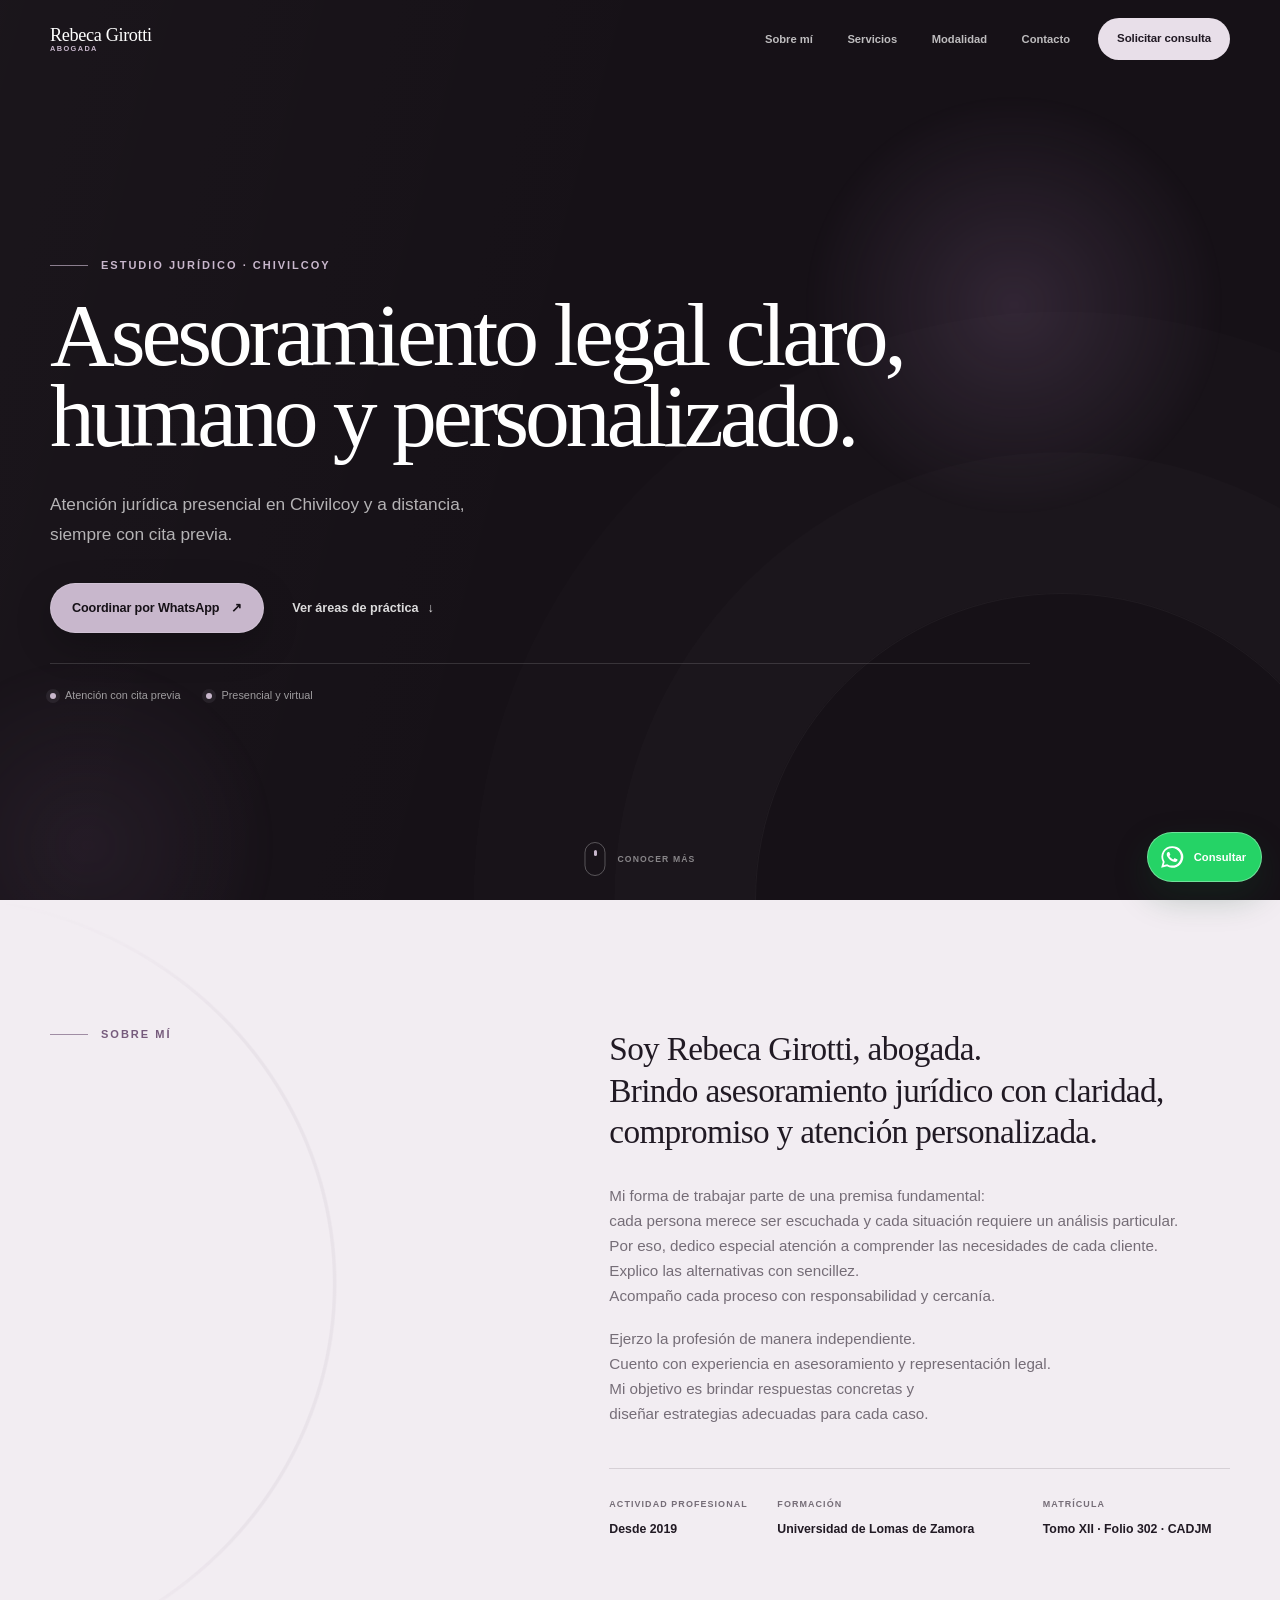
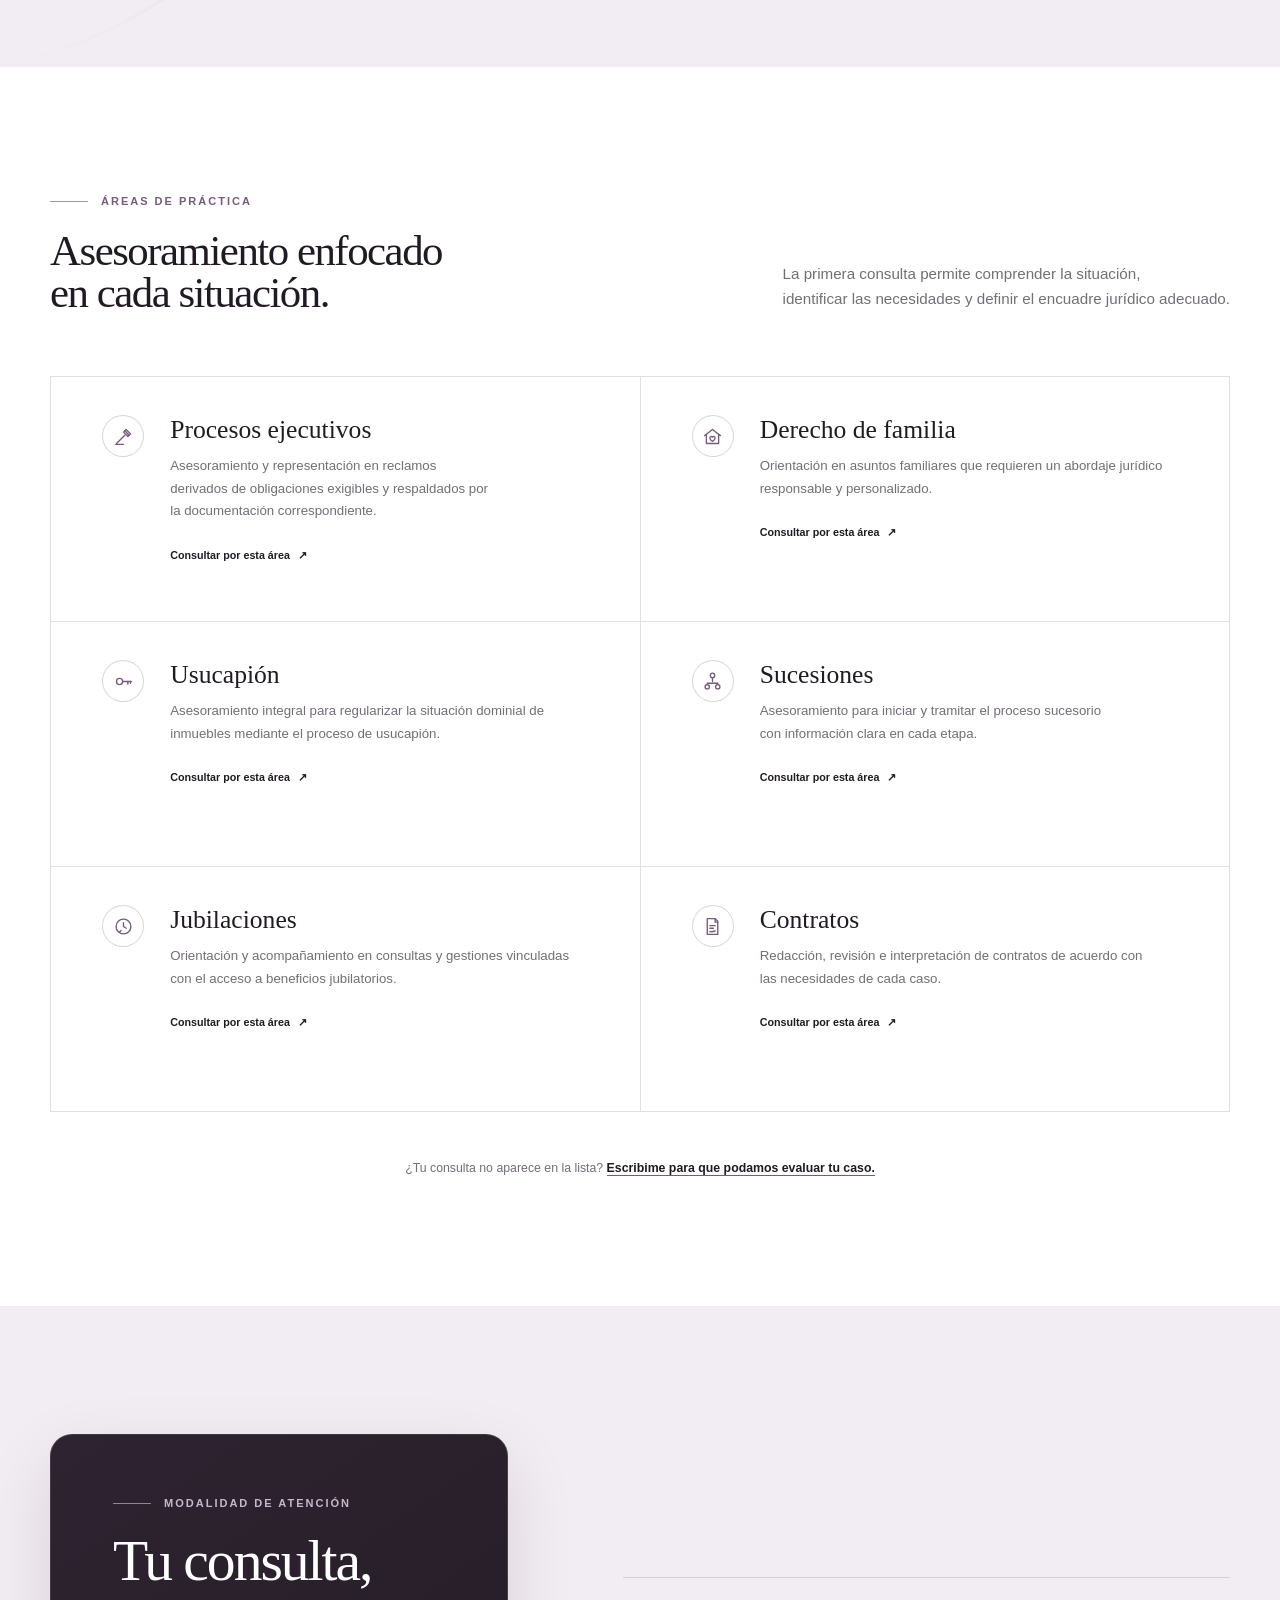
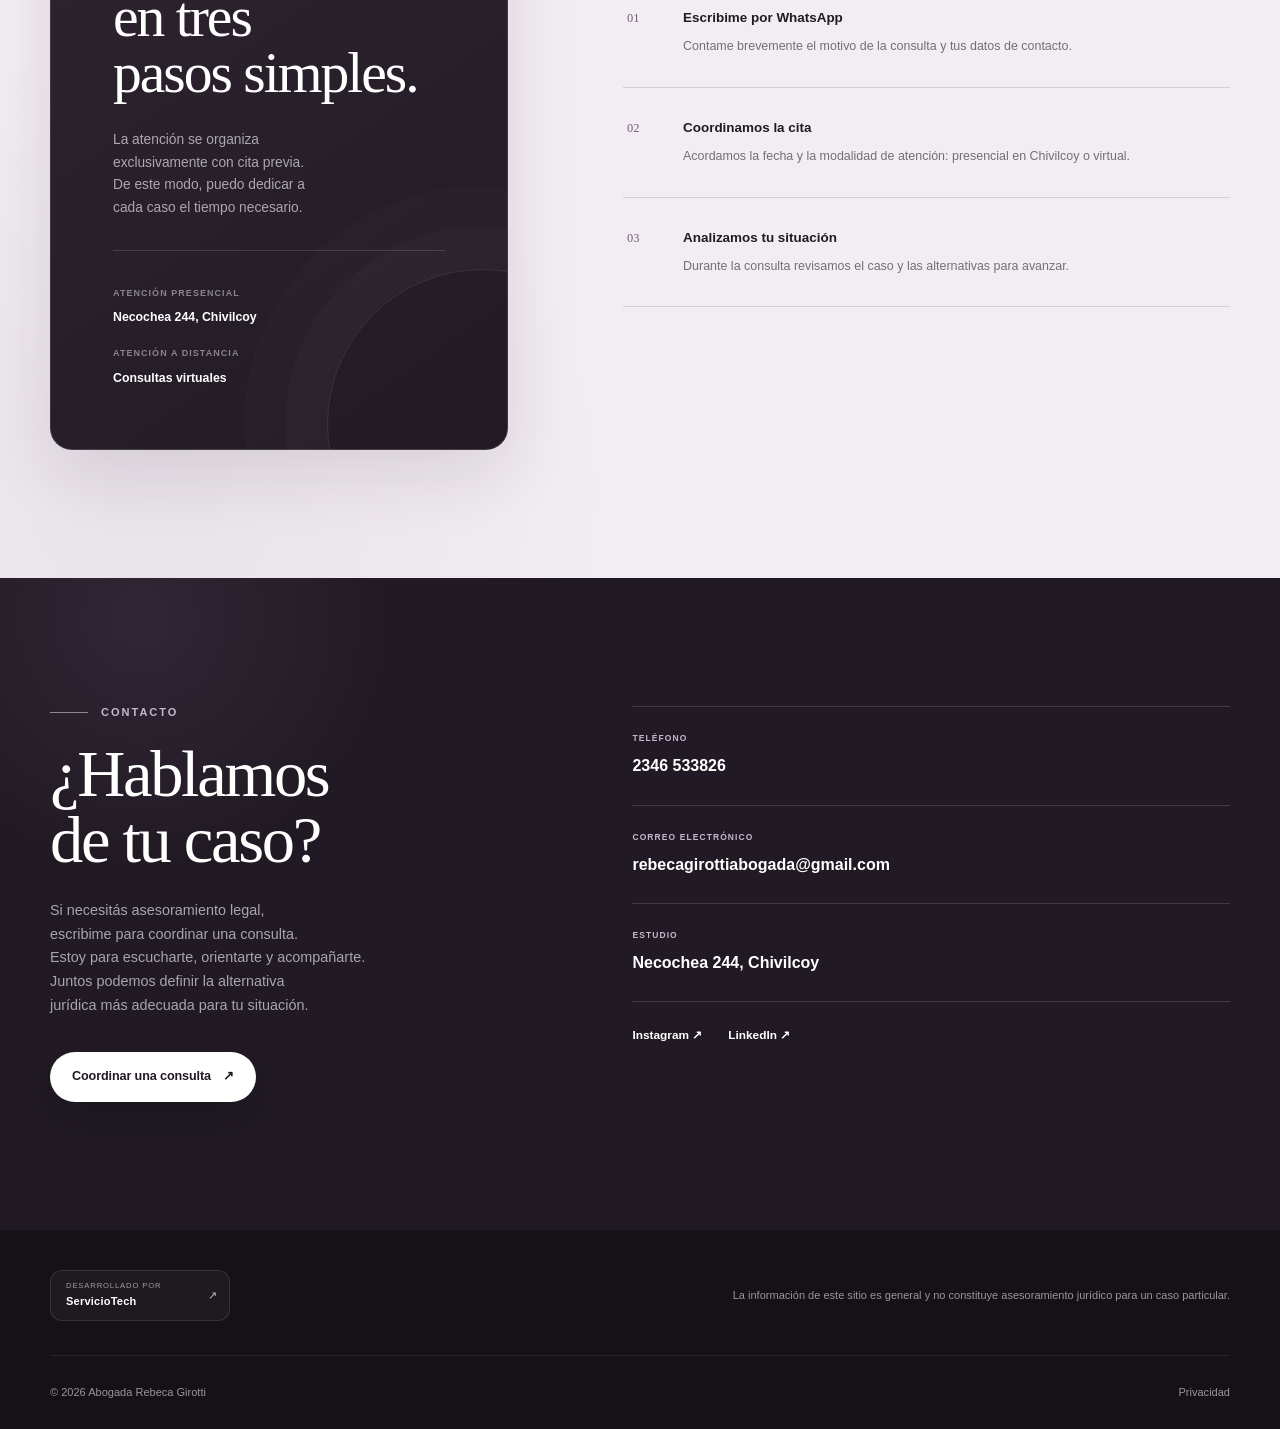
==== index.html @ 04301360 "feat: publicar actualización editorial v1.10.4" ====
<!doctype html>
<html lang="es-AR" class="no-js">
  <head>
    <meta charset="utf-8">
    <meta name="viewport" content="width=device-width, initial-scale=1">
    <title>Abogada en Chivilcoy | Dra. Rebeca Girotti</title>
    <meta name="description" content="Asesoramiento jurídico presencial en Chivilcoy y a distancia. Procesos ejecutivos, derecho de familia, usucapión, sucesiones, jubilaciones y contratos. Atención con cita previa.">
    <meta name="author" content="Dra. Rebeca Girotti">
    <meta name="robots" content="index, follow, max-image-preview:large">
    <meta name="theme-color" content="#211a24">
    <meta name="format-detection" content="telephone=no">
    <link rel="canonical" href="https://www.abogadarebecagirotti.com.ar/">

    <meta property="og:type" content="website">
    <meta property="og:locale" content="es_AR">
    <meta property="og:site_name" content="Estudio Dra. Rebeca Girotti">
    <meta property="og:title" content="Asesoramiento legal claro, humano y personalizado">
    <meta property="og:description" content="Atención jurídica presencial en Chivilcoy y a distancia, siempre con cita previa.">
    <meta property="og:url" content="https://www.abogadarebecagirotti.com.ar/">
    <meta name="twitter:card" content="summary">

    <link rel="icon" href="assets/icons/favicon.ico" sizes="any">
    <link rel="icon" type="image/png" sizes="32x32" href="assets/icons/favicon-32x32.png">
    <link rel="icon" type="image/png" sizes="16x16" href="assets/icons/favicon-16x16.png">
    <link rel="apple-touch-icon" href="assets/icons/apple-touch-icon.png">
    <link rel="mask-icon" href="assets/icons/safari-pinned-tab.svg" color="#765b7c">
    <link rel="manifest" href="site.webmanifest">
    <link rel="stylesheet" href="css/styles.css">
    <script src="js/main.js" defer></script>

    <script type="application/ld+json">
      {
        "@context": "https://schema.org",
        "@type": "LegalService",
        "name": "Estudio Dra. Rebeca Girotti",
        "description": "Asesoramiento jurídico presencial en Chivilcoy y a distancia, siempre con cita previa.",
        "url": "https://www.abogadarebecagirotti.com.ar/",
        "telephone": "+54 2346 533826",
        "email": "rebecagirottiabogada@gmail.com",
        "address": {
          "@type": "PostalAddress",
          "streetAddress": "Necochea 244",
          "addressLocality": "Chivilcoy",
          "addressRegion": "Buenos Aires",
          "addressCountry": "AR"
        },
        "areaServed": ["Chivilcoy", "Argentina"],
        "sameAs": [
          "https://www.instagram.com/abogadarebecagirotti/",
          "https://www.linkedin.com/in/rebeca-girotti-a81581283/"
        ]
      }
    </script>
  </head>
  <body>
    <a class="skip-link" href="#contenido">Saltar al contenido principal</a>

    <header class="site-header" data-header>
      <div class="scroll-progress" data-scroll-progress aria-hidden="true"></div>
      <div class="container header-inner">
        <a class="brand" href="#inicio" aria-label="Estudio Dra. Rebeca Girotti, inicio">
          <span class="brand-name">Rebeca Girotti</span>
          <span class="brand-role">Abogada</span>
        </a>

        <nav class="desktop-nav" aria-label="Navegación principal">
          <a href="#estudio" data-nav-link>Sobre mí</a>
          <a href="#servicios" data-nav-link>Servicios</a>
          <a href="#modalidad" data-nav-link>Modalidad</a>
          <a href="#contacto" data-nav-link>Contacto</a>
        </nav>

        <a class="button button-small button-light header-cta" href="https://wa.me/542346533826?text=Hola%2C%20Dra.%20Rebeca%20Girotti.%20Quisiera%20solicitar%20una%20consulta." target="_blank" rel="noopener noreferrer">
          Solicitar consulta
        </a>

        <button class="menu-toggle" type="button" aria-expanded="false" aria-controls="mobile-menu" aria-label="Abrir menú" data-menu-toggle>
          <span></span>
          <span></span>
        </button>
      </div>

      <div class="mobile-menu" id="mobile-menu" data-mobile-menu aria-hidden="true">
        <nav aria-label="Navegación móvil">
          <a href="#estudio" data-menu-link><span>01</span>Sobre mí</a>
          <a href="#servicios" data-menu-link><span>02</span>Servicios</a>
          <a href="#modalidad" data-menu-link><span>03</span>Modalidad</a>
          <a href="#contacto" data-menu-link><span>04</span>Contacto</a>
        </nav>
        <div class="mobile-menu-contact">
          <p>Atención exclusivamente con cita previa.</p>
          <a class="button button-light" href="https://wa.me/542346533826?text=Hola%2C%20Dra.%20Rebeca%20Girotti.%20Quisiera%20solicitar%20una%20consulta." target="_blank" rel="noopener noreferrer">Coordinar consulta</a>
        </div>
      </div>
    </header>

    <main id="contenido">
      <section class="hero" id="inicio" aria-labelledby="hero-title">
        <div class="hero-glow hero-glow-one" aria-hidden="true"></div>
        <div class="hero-glow hero-glow-two" aria-hidden="true"></div>
        <div class="container hero-grid">
          <div class="hero-copy">
            <p class="eyebrow eyebrow-light hero-entrance">Estudio jurídico · Chivilcoy</p>
            <h1 id="hero-title" class="hero-title hero-entrance"><span class="hero-title-line">Asesoramiento legal</span> <span class="hero-title-line">claro, humano</span> <span class="hero-title-line">y personalizado.</span></h1>
            <p class="hero-intro hero-entrance"><span class="editorial-line">Atención jurídica presencial en Chivilcoy y a distancia,</span> <span class="editorial-line">siempre con cita previa.</span></p>

            <div class="hero-actions hero-entrance">
              <a class="button button-primary" href="https://wa.me/542346533826?text=Hola%2C%20Dra.%20Rebeca%20Girotti.%20Quisiera%20solicitar%20una%20consulta." target="_blank" rel="noopener noreferrer">
                Coordinar por WhatsApp
                <span aria-hidden="true">↗</span>
              </a>
              <a class="text-link text-link-light" href="#servicios">Ver áreas de práctica <span aria-hidden="true">↓</span></a>
            </div>

            <div class="hero-meta hero-entrance" aria-label="Modalidades de atención">
              <span><i aria-hidden="true"></i> Atención con cita previa</span>
              <span><i aria-hidden="true"></i> Presencial y virtual</span>
            </div>
          </div>

        </div>

        <a class="hero-scroll" href="#estudio" aria-label="Conocer más sobre Rebeca Girotti">
          <span aria-hidden="true"></span>
          Conocer más
        </a>
      </section>

      <section class="section about" id="estudio" aria-labelledby="about-label" data-section>
        <div class="container split-layout">
          <div class="section-heading" data-reveal>
            <p class="eyebrow" id="about-label">Sobre mí</p>
          </div>

          <div class="about-content" data-reveal data-delay="1">
            <p class="lead"><span class="editorial-line">Soy Rebeca Girotti, abogada.</span> <span class="editorial-line">Brindo asesoramiento jurídico con claridad, compromiso y atención personalizada.</span></p>
            <p><span class="editorial-line">Mi forma de trabajar parte de una premisa fundamental:</span> <span class="editorial-line">cada persona merece ser escuchada y cada situación requiere un análisis particular.</span> <span class="editorial-line">Por eso, dedico especial atención a comprender las necesidades de cada cliente.</span> <span class="editorial-line">Explico las alternativas con sencillez.</span> <span class="editorial-line">Acompaño cada proceso con responsabilidad y cercanía.</span></p>
            <p><span class="editorial-line">Ejerzo la profesión de manera independiente.</span> <span class="editorial-line">Cuento con experiencia en asesoramiento y representación legal.</span> <span class="editorial-line">Mi objetivo es brindar respuestas concretas y diseñar estrategias adecuadas para cada caso.</span></p>

            <dl class="credentials">
              <div>
                <dt>Actividad profesional</dt>
                <dd>Desde 2019</dd>
              </div>
              <div>
                <dt>Formación</dt>
                <dd>Universidad de Lomas de Zamora</dd>
              </div>
              <div>
                <dt>Matrícula</dt>
                <dd>Tomo XII · Folio 302 · CADJM</dd>
              </div>
            </dl>
          </div>
        </div>
      </section>

      <section class="section services" id="servicios" aria-labelledby="services-title" data-section>
        <div class="container">
          <div class="services-intro">
            <div class="section-heading" data-reveal>
              <p class="eyebrow">Áreas de práctica</p>
              <h2 id="services-title"><span class="practice-title-line">Asesoramiento enfocado</span> <span class="practice-title-line">en cada situación.</span></h2>
            </div>
            <p data-reveal data-delay="1"><span class="editorial-line">La primera consulta permite comprender la situación,</span> <span class="editorial-line">identificar las necesidades y definir el encuadre jurídico adecuado.</span></p>
          </div>

          <div class="services-grid">
            <article class="service-card" data-reveal>
              <span class="service-icon" aria-hidden="true">
                <svg viewBox="0 0 24 24" focusable="false">
                  <path d="m13.5 5.5 5 5"></path>
                  <path d="m12 7 3-3 5 5-3 3z"></path>
                  <path d="m4 20 9.5-9.5"></path>
                  <path d="M3 21h9"></path>
                </svg>
              </span>
              <div>
                <h3>Procesos ejecutivos</h3>
                <p>Asesoramiento y representación en reclamos derivados de obligaciones exigibles y respaldados por la&nbsp;documentación correspondiente.</p>
                <a href="https://wa.me/542346533826?text=Hola%2C%20Dra.%20Rebeca%20Girotti.%20Quisiera%20consultar%20por%20un%20proceso%20ejecutivo." target="_blank" rel="noopener noreferrer">Consultar por esta área <span aria-hidden="true">↗</span></a>
              </div>
            </article>

            <article class="service-card" data-reveal data-delay="1">
              <span class="service-icon" aria-hidden="true">
                <svg viewBox="0 0 24 24" focusable="false">
                  <path d="m3 11 9-7 9 7"></path>
                  <path d="M5 10v10h14V10"></path>
                  <path d="M12 17.5s-3-1.7-3-3.8a1.7 1.7 0 0 1 3-1.1 1.7 1.7 0 0 1 3 1.1c0 2.1-3 3.8-3 3.8Z"></path>
                </svg>
              </span>
              <div>
                <h3>Derecho de familia</h3>
                <p>Orientación en asuntos familiares que requieren un abordaje jurídico responsable y personalizado.</p>
                <a href="https://wa.me/542346533826?text=Hola%2C%20Dra.%20Rebeca%20Girotti.%20Quisiera%20consultar%20por%20derecho%20de%20familia." target="_blank" rel="noopener noreferrer">Consultar por esta área <span aria-hidden="true">↗</span></a>
              </div>
            </article>

            <article class="service-card" data-reveal>
              <span class="service-icon" aria-hidden="true">
                <svg viewBox="0 0 24 24" focusable="false">
                  <circle cx="7.5" cy="12" r="3.5"></circle>
                  <path d="M11 12h10"></path>
                  <path d="M17 12v3"></path>
                  <path d="M20 12v2"></path>
                </svg>
              </span>
              <div>
                <h3>Usucapión</h3>
                <p>Asesoramiento integral para regularizar la situación dominial de inmuebles mediante el&nbsp;proceso de usucapión.</p>
                <a href="https://wa.me/542346533826?text=Hola%2C%20Dra.%20Rebeca%20Girotti.%20Quisiera%20consultar%20por%20una%20usucapi%C3%B3n." target="_blank" rel="noopener noreferrer">Consultar por esta área <span aria-hidden="true">↗</span></a>
              </div>
            </article>

            <article class="service-card" data-reveal data-delay="1">
              <span class="service-icon" aria-hidden="true">
                <svg viewBox="0 0 24 24" focusable="false">
                  <circle cx="12" cy="5" r="2.5"></circle>
                  <circle cx="6" cy="18" r="2.5"></circle>
                  <circle cx="18" cy="18" r="2.5"></circle>
                  <path d="M12 7.5V12M6 15.5V14h12v1.5"></path>
                </svg>
              </span>
              <div>
                <h3>Sucesiones</h3>
                <p>Asesoramiento para iniciar y tramitar el proceso sucesorio con&nbsp;información clara en cada etapa.</p>
                <a href="https://wa.me/542346533826?text=Hola%2C%20Dra.%20Rebeca%20Girotti.%20Quisiera%20consultar%20por%20una%20sucesi%C3%B3n." target="_blank" rel="noopener noreferrer">Consultar por esta área <span aria-hidden="true">↗</span></a>
              </div>
            </article>

            <article class="service-card" data-reveal>
              <span class="service-icon" aria-hidden="true">
                <svg viewBox="0 0 24 24" focusable="false">
                  <circle cx="12" cy="12" r="8.5"></circle>
                  <path d="M12 7.5V12l3.2 2"></path>
                  <path d="m7.5 18.2 1.7-1.7"></path>
                </svg>
              </span>
              <div>
                <h3>Jubilaciones</h3>
                <p>Orientación y acompañamiento en consultas y gestiones vinculadas con el acceso a beneficios jubilatorios.</p>
                <a href="https://wa.me/542346533826?text=Hola%2C%20Dra.%20Rebeca%20Girotti.%20Quisiera%20consultar%20por%20una%20jubilaci%C3%B3n." target="_blank" rel="noopener noreferrer">Consultar por esta área <span aria-hidden="true">↗</span></a>
              </div>
            </article>

            <article class="service-card" data-reveal data-delay="1">
              <span class="service-icon" aria-hidden="true">
                <svg viewBox="0 0 24 24" focusable="false">
                  <path d="M6 3h9l3 3v15H6z"></path>
                  <path d="M15 3v4h3M9 11h6M9 14h4"></path>
                  <path d="M9 18c1.1-1.6 2.1 1.2 3.2-.3.7-1 1.4.5 2.8-.7"></path>
                </svg>
              </span>
              <div>
                <h3>Contratos</h3>
                <p>Redacción, revisión e interpretación de contratos de acuerdo con las&nbsp;necesidades de cada caso.</p>
                <a href="https://wa.me/542346533826?text=Hola%2C%20Dra.%20Rebeca%20Girotti.%20Quisiera%20consultar%20por%20un%20contrato." target="_blank" rel="noopener noreferrer">Consultar por esta área <span aria-hidden="true">↗</span></a>
              </div>
            </article>
          </div>

          <p class="services-note" data-reveal>¿Tu consulta no aparece en la lista? <a href="https://wa.me/542346533826?text=Hola%2C%20Dra.%20Rebeca%20Girotti.%20Quisiera%20consultar%20si%20puede%20evaluar%20mi%20caso." target="_blank" rel="noopener noreferrer">Escribime para que podamos evaluar tu caso.</a></p>
        </div>
      </section>

      <section class="section process" id="modalidad" aria-labelledby="process-title" data-section>
        <div class="container process-grid">
          <div class="process-card" data-reveal>
            <div class="process-card-content">
              <p class="eyebrow eyebrow-light">Modalidad de atención</p>
              <h2 id="process-title"><span class="process-title-line">Tu consulta,</span> <span class="process-title-line">en tres pasos simples.</span></h2>
              <p><span class="editorial-line">La atención se organiza exclusivamente con cita previa.</span> <span class="editorial-line">De este modo, puedo dedicar a cada caso el tiempo necesario.</span></p>
              <dl>
                <div>
                  <dt>Atención presencial</dt>
                  <dd>Necochea 244, Chivilcoy</dd>
                </div>
                <div>
                  <dt>Atención a distancia</dt>
                  <dd>Consultas virtuales</dd>
                </div>
              </dl>
            </div>
            <div class="process-rings" aria-hidden="true"></div>
          </div>

          <ol class="steps" data-reveal data-delay="1">
            <li>
              <span>01</span>
              <div>
                <h3>Escribime por WhatsApp</h3>
                <p>Contame brevemente el motivo de la consulta y tus datos de contacto.</p>
              </div>
            </li>
            <li>
              <span>02</span>
              <div>
                <h3>Coordinamos la cita</h3>
                <p>Acordamos la fecha y la modalidad de atención: presencial en Chivilcoy o virtual.</p>
              </div>
            </li>
            <li>
              <span>03</span>
              <div>
                <h3>Analizamos tu situación</h3>
                <p>Durante la consulta revisamos el caso y las alternativas para avanzar.</p>
              </div>
            </li>
          </ol>
        </div>
      </section>

      <section class="section contact" id="contacto" aria-labelledby="contact-title" data-section>
        <div class="contact-glow" aria-hidden="true"></div>
        <div class="container contact-grid">
          <div data-reveal>
            <p class="eyebrow eyebrow-light">Contacto</p>
            <h2 id="contact-title">¿Hablamos de tu caso?</h2>
            <p><span class="editorial-line">Si necesitás asesoramiento legal,</span> <span class="editorial-line">escribime para coordinar una consulta.</span> <span class="editorial-line">Estoy para escucharte, orientarte y acompañarte.</span> <span class="editorial-line">Juntos podemos definir la alternativa jurídica más adecuada para tu situación.</span></p>
            <a class="button button-white" href="https://wa.me/542346533826?text=Hola%2C%20Dra.%20Rebeca%20Girotti.%20Quisiera%20solicitar%20una%20consulta." target="_blank" rel="noopener noreferrer">Coordinar una consulta <span aria-hidden="true">↗</span></a>
          </div>

          <address class="contact-list" data-reveal data-delay="1">
            <div>
              <span>Teléfono</span>
              <a href="tel:+542346533826">2346 533826</a>
            </div>
            <div>
              <span>Correo electrónico</span>
              <a href="mailto:rebecagirottiabogada@gmail.com">rebecagirottiabogada@gmail.com</a>
            </div>
            <div>
              <span>Estudio</span>
              <p>Necochea 244, Chivilcoy</p>
            </div>
            <div class="social-links">
              <a href="https://www.instagram.com/abogadarebecagirotti/" target="_blank" rel="noopener noreferrer">Instagram <span aria-hidden="true">↗</span></a>
              <a href="https://www.linkedin.com/in/rebeca-girotti-a81581283/" target="_blank" rel="noopener noreferrer">LinkedIn <span aria-hidden="true">↗</span></a>
            </div>
          </address>
        </div>
      </section>
    </main>

    <footer class="site-footer">
      <div class="container footer-main">
        <a class="servicetech-credit" href="https://tomasgenaro.github.io/ServicioTechWeb/" target="_blank" rel="noopener noreferrer">
          <span>Desarrollado por</span>
          <strong>ServicioTech</strong>
          <i aria-hidden="true">↗</i>
        </a>
        <p class="footer-disclaimer">La información de este sitio es general y no constituye asesoramiento jurídico para un caso particular.</p>
      </div>
      <div class="container footer-bottom">
        <p>© <span data-current-year>2026</span> Abogada Rebeca Girotti</p>
        <a class="footer-privacy" href="privacidad.html">Privacidad</a>
      </div>
    </footer>

    <a class="whatsapp-float" href="https://wa.me/542346533826?text=Hola%2C%20Dra.%20Rebeca%20Girotti.%20Quisiera%20solicitar%20una%20consulta." target="_blank" rel="noopener noreferrer" aria-label="Solicitar una consulta por WhatsApp">
      <svg viewBox="0 0 24 24" aria-hidden="true"><path d="M12.04 2a9.84 9.84 0 0 0-8.55 14.72L2 22l5.4-1.42A9.98 9.98 0 1 0 12.04 2Zm0 17.96a8.07 8.07 0 0 1-4.12-1.13l-.3-.18-3.2.84.85-3.12-.2-.32a8.13 8.13 0 1 1 6.97 3.91Zm4.46-6.1c-.24-.12-1.44-.71-1.66-.79-.22-.08-.38-.12-.54.12-.16.25-.63.8-.77.96-.14.17-.28.19-.52.07-.24-.12-1.03-.38-1.96-1.22a7.38 7.38 0 0 1-1.35-1.68c-.14-.25-.01-.38.11-.5.11-.11.24-.29.36-.43.12-.14.16-.24.24-.41.08-.16.04-.3-.02-.43-.06-.12-.54-1.3-.74-1.78-.2-.47-.4-.4-.54-.41h-.47c-.16 0-.43.06-.65.3-.22.25-.85.84-.85 2.04s.87 2.36.99 2.52c.12.17 1.72 2.62 4.16 3.68.58.25 1.03.4 1.39.51.58.19 1.11.16 1.53.1.47-.07 1.44-.59 1.64-1.16.2-.57.2-1.06.14-1.16-.06-.1-.22-.16-.46-.29Z"/></svg>
      <span>Consultar</span>
    </a>
  </body>
</html>
---- css/styles.css ----
:root {
  --ink: #211a24;
  --ink-deep: #161117;
  --ink-soft: #302632;
  --paper: #f8f5f8;
  --paper-warm: #f2edf2;
  --white: #ffffff;
  --plum: #765b7c;
  --plum-deep: #59415f;
  --lavender: #c8b7cc;
  --lavender-soft: #e8dfe9;
  --muted: #756d77;
  --line: rgba(46, 34, 48, 0.14);
  --line-light: rgba(255, 255, 255, 0.14);
  --whatsapp: #25d366;
  --font-display: "Iowan Old Style", "Baskerville", "Times New Roman", serif;
  --font-sans: Inter, ui-sans-serif, -apple-system, BlinkMacSystemFont, "Segoe UI", sans-serif;
  --container: 1180px;
  --header-height: 78px;
  --radius-sm: 12px;
  --radius-md: 22px;
  --radius-lg: 32px;
  --shadow-soft: 0 24px 70px rgba(32, 22, 35, 0.11);
  --shadow-card: 0 18px 46px rgba(32, 22, 35, 0.08);
  --ease-out: cubic-bezier(0.22, 1, 0.36, 1);
  --ease-soft: cubic-bezier(0.4, 0, 0.2, 1);
}

*,
*::before,
*::after {
  box-sizing: border-box;
}

html {
  scroll-behavior: smooth;
  scroll-padding-top: calc(var(--header-height) + 16px);
}

body {
  margin: 0;
  overflow-x: hidden;
  color: var(--ink);
  background: var(--paper);
  font-family: var(--font-sans);
  font-size: 16px;
  line-height: 1.65;
  -webkit-font-smoothing: antialiased;
  text-rendering: optimizeLegibility;
}

p,
li,
dd {
  text-wrap: pretty;
}

h1,
h2,
h3 {
  text-wrap: balance;
}

.editorial-line {
  display: block;
  max-width: 100%;
  text-wrap: pretty;
}

@media (min-width: 641px) {
  .about-content .editorial-line,
  .process-card .editorial-line,
  .contact .editorial-line {
    text-wrap: balance;
  }
}

body.menu-open {
  overflow: hidden;
}

::selection {
  color: var(--white);
  background: var(--plum);
}

img,
svg {
  display: block;
  max-width: 100%;
}

a {
  color: inherit;
  text-decoration: none;
}

button,
input,
textarea,
select {
  font: inherit;
}

button,
a {
  -webkit-tap-highlight-color: transparent;
}

:focus-visible {
  outline: 3px solid #b78dc1;
  outline-offset: 4px;
  border-radius: 4px;
}

.container {
  width: min(calc(100% - 40px), var(--container));
  margin-inline: auto;
}

.skip-link {
  position: fixed;
  z-index: 1000;
  top: 12px;
  left: 12px;
  padding: 11px 16px;
  color: var(--white);
  background: var(--plum-deep);
  border-radius: 8px;
  transform: translateY(-150%);
  transition: transform 180ms ease;
}

.skip-link:focus {
  transform: translateY(0);
}

.eyebrow {
  display: flex;
  align-items: center;
  gap: 13px;
  margin: 0 0 22px;
  color: var(--plum);
  font-size: 0.69rem;
  font-weight: 750;
  line-height: 1.2;
  letter-spacing: 0.18em;
  text-transform: uppercase;
}

.eyebrow::before {
  width: 38px;
  height: 1px;
  content: "";
  background: currentColor;
  opacity: 0.65;
}

.eyebrow-light {
  color: var(--lavender);
}

.section {
  position: relative;
  padding: clamp(88px, 10vw, 150px) 0;
}

.section-heading h2,
.process-card h2,
.contact h2 {
  max-width: 100%;
  margin: 0;
  font-family: var(--font-display);
  font-weight: 400;
  line-height: 0.98;
  letter-spacing: -0.035em;
  text-wrap: balance;
}

.section-heading h2 {
  max-width: 470px;
  font-size: clamp(2.35rem, 5vw, 4.4rem);
}

.button {
  position: relative;
  isolation: isolate;
  display: inline-flex;
  min-height: 50px;
  align-items: center;
  justify-content: center;
  gap: 12px;
  overflow: hidden;
  padding: 13px 21px;
  border: 1px solid transparent;
  border-radius: 999px;
  font-size: 0.79rem;
  font-weight: 760;
  line-height: 1;
  letter-spacing: -0.01em;
  transition: color 320ms var(--ease-soft), background-color 320ms var(--ease-soft), border-color 320ms var(--ease-soft), box-shadow 400ms var(--ease-out), transform 400ms var(--ease-out);
}

.button::before {
  position: absolute;
  z-index: -1;
  inset: 0;
  content: "";
  background: linear-gradient(110deg, transparent 20%, rgba(255, 255, 255, 0.3) 48%, transparent 72%);
  transform: translateX(-120%);
  transition: transform 700ms var(--ease-out);
}

.button:hover::before,
.button:focus-visible::before {
  transform: translateX(120%);
}

.button:hover {
  transform: translateY(-2px);
}

.button:active {
  transform: translateY(0) scale(0.985);
}

.button-small {
  min-height: 42px;
  padding: 10px 18px;
  font-size: 0.72rem;
}

.button-primary {
  color: var(--ink-deep);
  background: var(--lavender);
  border-color: rgba(255, 255, 255, 0.15);
  box-shadow: 0 13px 36px rgba(0, 0, 0, 0.22);
}

.button-primary:hover {
  background: #d5c4d8;
  box-shadow: 0 18px 42px rgba(0, 0, 0, 0.3);
}

.button-light {
  color: var(--ink);
  background: var(--lavender-soft);
}

.button-white {
  color: var(--ink);
  background: var(--white);
  box-shadow: 0 15px 40px rgba(0, 0, 0, 0.18);
}

.text-link {
  display: inline-flex;
  align-items: center;
  gap: 9px;
  padding-block: 8px;
  font-size: 0.79rem;
  font-weight: 720;
}

.text-link span {
  transition: transform 360ms var(--ease-out);
}

.text-link:hover span {
  transform: translateY(3px);
}

.text-link-light {
  color: rgba(255, 255, 255, 0.85);
}

/* Header */
.site-header {
  position: fixed;
  z-index: 100;
  top: 0;
  left: 0;
  width: 100%;
  color: var(--white);
  transition: background-color 360ms var(--ease-soft), box-shadow 360ms var(--ease-soft), transform 450ms var(--ease-out);
}

.site-header.is-scrolled {
  background: rgba(27, 21, 29, 0.89);
  box-shadow: 0 12px 34px rgba(0, 0, 0, 0.18);
  -webkit-backdrop-filter: blur(16px) saturate(125%);
  backdrop-filter: blur(16px) saturate(125%);
}

.header-inner {
  display: flex;
  height: var(--header-height);
  align-items: center;
  justify-content: space-between;
  gap: 28px;
}

.scroll-progress {
  position: absolute;
  right: 0;
  bottom: 0;
  left: 0;
  width: var(--scroll-progress, 0%);
  height: 2px;
  background: linear-gradient(90deg, var(--plum), #d5c2da);
  transform-origin: left;
  transition: width 80ms linear;
}

.brand {
  z-index: 2;
  display: inline-flex;
  flex-direction: column;
  flex-shrink: 0;
  gap: 1px;
  line-height: 1;
}

.brand-name {
  font-family: var(--font-display);
  font-size: 1.14rem;
  letter-spacing: -0.02em;
}

.brand-role {
  color: var(--lavender);
  font-size: 0.46rem;
  font-weight: 740;
  letter-spacing: 0.19em;
  text-transform: uppercase;
}

.desktop-nav {
  display: flex;
  align-items: center;
  gap: clamp(21px, 2.7vw, 40px);
  margin-left: auto;
}

.desktop-nav a {
  position: relative;
  padding: 10px 0;
  color: rgba(255, 255, 255, 0.72);
  font-size: 0.7rem;
  font-weight: 650;
  transition: color 250ms ease;
}

.desktop-nav a::after {
  position: absolute;
  right: 0;
  bottom: 6px;
  left: 0;
  height: 1px;
  content: "";
  background: var(--lavender);
  transform: scaleX(0);
  transform-origin: right;
  transition: transform 400ms var(--ease-out);
}

.desktop-nav a:hover,
.desktop-nav a.is-active {
  color: var(--white);
}

.desktop-nav a:hover::after,
.desktop-nav a.is-active::after {
  transform: scaleX(1);
  transform-origin: left;
}

.menu-toggle {
  z-index: 102;
  display: none;
  width: 46px;
  height: 46px;
  padding: 0;
  cursor: pointer;
  color: var(--white);
  background: transparent;
  border: 1px solid rgba(255, 255, 255, 0.2);
  border-radius: 50%;
}

.menu-toggle span {
  position: absolute;
  left: 13px;
  width: 18px;
  height: 1px;
  background: currentColor;
  transition: transform 350ms var(--ease-out), top 350ms var(--ease-out);
}

.menu-toggle span:first-child {
  top: 18px;
}

.menu-toggle span:last-child {
  top: 26px;
}

.menu-toggle[aria-expanded="true"] span:first-child {
  top: 22px;
  transform: rotate(45deg);
}

.menu-toggle[aria-expanded="true"] span:last-child {
  top: 22px;
  transform: rotate(-45deg);
}

.mobile-menu {
  position: fixed;
  z-index: 101;
  inset: 0;
  display: grid;
  visibility: hidden;
  align-content: center;
  padding: calc(var(--header-height) + 38px) 28px 36px;
  color: var(--white);
  background:
    radial-gradient(circle at 92% 88%, rgba(118, 91, 124, 0.42), transparent 32%),
    var(--ink-deep);
  opacity: 0;
  transition: visibility 0s linear 500ms, opacity 500ms var(--ease-soft);
}

.mobile-menu.is-open {
  visibility: visible;
  opacity: 1;
  transition-delay: 0s;
}

.mobile-menu nav {
  display: grid;
}

.mobile-menu nav a {
  display: flex;
  align-items: center;
  gap: 18px;
  padding: 14px 0;
  font-family: var(--font-display);
  font-size: clamp(2rem, 10vw, 3.6rem);
  line-height: 1;
  border-bottom: 1px solid var(--line-light);
  opacity: 0;
  transform: translateY(24px);
  transition: opacity 450ms var(--ease-out), transform 600ms var(--ease-out), color 250ms ease;
}

.mobile-menu nav a span {
  color: var(--lavender);
  font-family: var(--font-sans);
  font-size: 0.62rem;
  font-weight: 700;
  letter-spacing: 0.12em;
}

.mobile-menu.is-open nav a {
  opacity: 1;
  transform: translateY(0);
}

.mobile-menu.is-open nav a:nth-child(1) { transition-delay: 100ms; }
.mobile-menu.is-open nav a:nth-child(2) { transition-delay: 160ms; }
.mobile-menu.is-open nav a:nth-child(3) { transition-delay: 220ms; }
.mobile-menu.is-open nav a:nth-child(4) { transition-delay: 280ms; }

.mobile-menu-contact {
  display: flex;
  align-items: center;
  justify-content: space-between;
  gap: 22px;
  margin-top: 36px;
  opacity: 0;
  transform: translateY(16px);
  transition: opacity 500ms var(--ease-out), transform 600ms var(--ease-out);
}

.mobile-menu.is-open .mobile-menu-contact {
  opacity: 1;
  transform: translateY(0);
  transition-delay: 340ms;
}

.mobile-menu-contact p {
  max-width: 310px;
  margin: 0;
  color: rgba(255, 255, 255, 0.62);
  font-size: 0.8rem;
}

/* Hero */
.hero {
  position: relative;
  display: grid;
  min-height: 100svh;
  align-items: center;
  overflow: hidden;
  padding: calc(var(--header-height) + 74px) 0 88px;
  color: var(--white);
  background:
    linear-gradient(105deg, rgba(255, 255, 255, 0.018), transparent 46%),
    var(--ink-deep);
}

.hero::after {
  position: absolute;
  right: -7vw;
  bottom: -24vw;
  width: 48vw;
  height: 48vw;
  content: "";
  border: 1px solid rgba(255, 255, 255, 0.045);
  border-radius: 50%;
  box-shadow: 0 0 0 11vw rgba(255, 255, 255, 0.012), 0 0 0 22vw rgba(255, 255, 255, 0.009);
}

.hero-glow {
  position: absolute;
  border-radius: 50%;
  filter: blur(2px);
  pointer-events: none;
}

.hero-glow-one {
  top: 10%;
  right: 4%;
  width: 430px;
  height: 430px;
  background: radial-gradient(circle, rgba(129, 97, 137, 0.26), transparent 69%);
}

.hero-glow-two {
  bottom: -15%;
  left: -8%;
  width: 380px;
  height: 380px;
  background: radial-gradient(circle, rgba(124, 89, 132, 0.12), transparent 70%);
}

.hero-grid {
  position: relative;
  z-index: 2;
  display: grid;
  grid-template-columns: minmax(0, 1fr);
  align-items: center;
}

.hero-copy {
  width: 100%;
  max-width: 980px;
}

.hero-title {
  max-width: 940px;
  margin: 0;
  font-family: var(--font-display);
  font-size: clamp(3.4rem, 7vw, 7rem);
  font-weight: 400;
  line-height: 0.91;
  letter-spacing: -0.045em;
  text-wrap: balance;
}

.hero-intro {
  max-width: 650px;
  margin: 32px 0 0;
  color: rgba(255, 255, 255, 0.68);
  font-size: clamp(0.96rem, 1.35vw, 1.08rem);
  line-height: 1.75;
}

.hero-actions {
  display: flex;
  flex-wrap: wrap;
  align-items: center;
  gap: 18px 28px;
  margin-top: 34px;
}

.hero-meta {
  display: flex;
  flex-wrap: wrap;
  gap: 14px 26px;
  margin-top: 30px;
  padding-top: 23px;
  color: rgba(255, 255, 255, 0.58);
  font-size: 0.68rem;
  border-top: 1px solid var(--line-light);
}

.hero-meta span {
  display: inline-flex;
  align-items: center;
  gap: 9px;
}

.hero-meta i {
  width: 6px;
  height: 6px;
  background: var(--lavender);
  border-radius: 50%;
  box-shadow: 0 0 0 4px rgba(200, 183, 204, 0.09);
}

.hero-scroll {
  position: absolute;
  z-index: 3;
  bottom: 24px;
  left: 50%;
  display: flex;
  align-items: center;
  gap: 12px;
  color: rgba(255, 255, 255, 0.48);
  font-size: 0.54rem;
  font-weight: 700;
  letter-spacing: 0.13em;
  text-transform: uppercase;
  transform: translateX(-50%);
}

.hero-scroll span {
  position: relative;
  width: 21px;
  height: 34px;
  border: 1px solid rgba(255, 255, 255, 0.28);
  border-radius: 20px;
}

.hero-scroll span::after {
  position: absolute;
  top: 7px;
  left: 50%;
  width: 3px;
  height: 6px;
  content: "";
  background: var(--lavender);
  border-radius: 3px;
  transform: translateX(-50%);
  animation: scroll-cue 2.1s var(--ease-out) infinite;
}

.hero-entrance {
  opacity: 0;
  transform: translateY(24px);
  animation: hero-in 900ms var(--ease-out) forwards;
}

.hero-copy .hero-entrance:nth-child(1) { animation-delay: 120ms; }
.hero-copy .hero-entrance:nth-child(2) { animation-delay: 220ms; }
.hero-copy .hero-entrance:nth-child(3) { animation-delay: 340ms; }
.hero-copy .hero-entrance:nth-child(4) { animation-delay: 440ms; }
.hero-copy .hero-entrance:nth-child(5) { animation-delay: 540ms; }
/* About */
.about {
  isolation: isolate;
  overflow: hidden;
  background: var(--paper-warm);
}

.about::after {
  position: absolute;
  z-index: -1;
  inset: 0 50% 0 0;
  content: "";
  background: radial-gradient(
    ellipse 94% 74% at -12% 50%,
    transparent 0 68%,
    rgba(118, 91, 124, 0.065) 68.2% 68.55%,
    transparent 68.8%
  );
  -webkit-mask-image: linear-gradient(180deg, transparent 0%, #000 18%, #000 82%, transparent 100%);
  mask-image: linear-gradient(180deg, transparent 0%, #000 18%, #000 82%, transparent 100%);
  pointer-events: none;
}

.split-layout {
  position: relative;
  z-index: 1;
  display: grid;
  grid-template-columns: minmax(280px, 0.82fr) minmax(420px, 1.18fr);
  gap: clamp(70px, 10vw, 160px);
}

.about-content {
  max-width: 680px;
}

.about-content .lead {
  margin: 0 0 30px;
  font-family: var(--font-display);
  font-size: clamp(1.45rem, 2.6vw, 2.15rem);
  line-height: 1.25;
  letter-spacing: -0.02em;
}

.about-content > p:not(.lead) {
  margin: 0 0 18px;
  color: var(--muted);
  font-size: 0.95rem;
}

.credentials {
  display: grid;
  grid-template-columns: 0.78fr 1.3fr 1fr;
  gap: 22px;
  margin: 42px 0 0;
  padding-top: 28px;
  border-top: 1px solid var(--line);
}

.credentials div {
  min-width: 0;
}

.credentials dt,
.process-card dt {
  margin-bottom: 8px;
  color: var(--muted);
  font-size: 0.56rem;
  font-weight: 760;
  letter-spacing: 0.12em;
  text-transform: uppercase;
}

.credentials dd,
.process-card dd {
  margin: 0;
  font-size: 0.77rem;
  font-weight: 750;
  line-height: 1.5;
}

/* Services */
.services {
  background: var(--white);
}

.services-intro {
  display: grid;
  grid-template-columns: minmax(300px, 1fr) minmax(280px, 0.8fr);
  align-items: end;
  gap: 80px;
  margin-bottom: 62px;
}

.services-intro > p {
  max-width: 480px;
  justify-self: end;
  margin: 0 0 3px;
  color: var(--muted);
  font-size: 0.95rem;
}

.services-grid {
  display: grid;
  grid-template-columns: repeat(2, minmax(0, 1fr));
  border-top: 1px solid var(--line);
  border-left: 1px solid var(--line);
}

.service-card {
  position: relative;
  display: grid;
  min-height: 245px;
  grid-template-columns: 48px 1fr;
  gap: 20px;
  overflow: hidden;
  padding: 38px clamp(28px, 4vw, 52px) 34px;
  background: var(--white);
  border-right: 1px solid var(--line);
  border-bottom: 1px solid var(--line);
  transition: transform 0.4s ease-in-out, background-color 0.4s ease-in-out, box-shadow 0.4s ease-in-out;
}

.service-card::after {
  position: absolute;
  right: -70px;
  bottom: -80px;
  width: 170px;
  height: 170px;
  content: "";
  background: radial-gradient(circle, rgba(118, 91, 124, 0.13), transparent 69%);
  border-radius: 50%;
  opacity: 0;
  transform: scale(0.65);
  transition: opacity 480ms var(--ease-out), transform 600ms var(--ease-out);
}

.service-card:hover,
.service-card:focus-within {
  z-index: 2;
  background: #fbf9fb;
  box-shadow: var(--shadow-card);
  transform: scale(1.01);
}

.service-card:hover::after,
.service-card:focus-within::after {
  opacity: 1;
  transform: scale(1);
}

.service-icon {
  display: grid;
  width: 42px;
  height: 42px;
  place-items: center;
  color: var(--plum);
  background: var(--white);
  border: 1px solid rgba(118, 91, 124, 0.26);
  border-radius: 50%;
  transition: color 350ms ease, background-color 350ms ease, border-color 350ms ease, transform 500ms var(--ease-out);
}

.service-icon svg {
  width: 21px;
  height: 21px;
  fill: none;
  stroke: currentColor;
  stroke-linecap: round;
  stroke-linejoin: round;
  stroke-width: 1.55;
}

.service-card:hover .service-icon,
.service-card:focus-within .service-icon {
  color: var(--white);
  background: var(--plum);
  border-color: var(--plum);
  transform: rotate(-7deg) scale(1.06);
}

.service-card h3 {
  margin: 1px 0 10px;
  font-family: var(--font-display);
  font-size: clamp(1.3rem, 2vw, 1.65rem);
  font-weight: 400;
  line-height: 1.12;
}

.service-card p {
  max-width: 490px;
  margin: 0 0 18px;
  color: var(--muted);
  font-size: 0.83rem;
  line-height: 1.72;
}

.service-card a {
  position: relative;
  z-index: 2;
  display: inline-flex;
  align-items: center;
  gap: 8px;
  font-size: 0.67rem;
  font-weight: 760;
}

.service-card a::after {
  position: absolute;
  right: 0;
  bottom: -4px;
  left: 0;
  height: 1px;
  content: "";
  background: var(--plum);
  transform: scaleX(0);
  transform-origin: right;
  transition: transform 400ms var(--ease-out);
}

.service-card a span {
  transition: transform 380ms var(--ease-out);
}

.service-card a:hover::after,
.service-card a:focus-visible::after {
  transform: scaleX(1);
  transform-origin: left;
}

.service-card a:hover span {
  transform: translate(3px, -3px);
}

.services-note {
  margin: 46px 0 0;
  color: var(--muted);
  font-size: 0.77rem;
  text-align: center;
}

.services-note a {
  color: var(--ink);
  font-weight: 720;
  border-bottom: 1px solid var(--plum);
}

/* Process */
.process {
  background:
    radial-gradient(circle at 12% 90%, rgba(118, 91, 124, 0.07), transparent 33%),
    var(--paper-warm);
}

.process-grid {
  display: grid;
  grid-template-columns: minmax(320px, 0.86fr) minmax(440px, 1.14fr);
  align-items: center;
  gap: clamp(60px, 9vw, 140px);
}

.process-card {
  position: relative;
  min-height: 510px;
  overflow: hidden;
  padding: clamp(38px, 5vw, 62px);
  color: var(--white);
  background: linear-gradient(145deg, #2e2431, #211a24);
  border: 1px solid rgba(255, 255, 255, 0.12);
  border-radius: var(--radius-md);
  box-shadow: var(--shadow-soft);
  transition: transform 0.4s ease-in-out, box-shadow 0.4s ease-in-out;
}

.process-card:hover {
  box-shadow: 0 34px 86px rgba(32, 22, 35, 0.18);
  transform: scale(1.01);
}

.process-card-content {
  position: relative;
  z-index: 2;
}

.process-card h2 {
  max-width: 360px;
  font-size: clamp(2.55rem, 4.5vw, 4.6rem);
}

.process-card-content > p:not(.eyebrow) {
  max-width: 440px;
  margin: 27px 0 35px;
  padding-bottom: 30px;
  color: rgba(255, 255, 255, 0.61);
  font-size: 0.86rem;
  border-bottom: 1px solid var(--line-light);
}

.process-card dl {
  display: grid;
  gap: 19px;
  margin: 0;
}

.process-card dt {
  color: rgba(255, 255, 255, 0.46);
}

.process-card dd {
  color: var(--white);
}

.process-rings {
  position: absolute;
  right: -130px;
  bottom: -130px;
  width: 310px;
  height: 310px;
  border: 1px solid rgba(200, 183, 204, 0.14);
  border-radius: 50%;
  box-shadow: 0 0 0 42px rgba(200, 183, 204, 0.025), 0 0 0 83px rgba(200, 183, 204, 0.018);
  transition: transform 900ms var(--ease-out);
}

.process-card:hover .process-rings {
  transform: translate(-12px, -12px) scale(1.04);
}

.steps {
  margin: 0;
  padding: 0;
  list-style: none;
  border-top: 1px solid var(--line);
}

.steps li {
  position: relative;
  display: grid;
  grid-template-columns: 38px 1fr;
  gap: 18px;
  padding: 30px 4px;
  border-bottom: 1px solid var(--line);
  transition: padding-left 400ms var(--ease-out), background-color 400ms ease;
}

.steps li::before {
  position: absolute;
  top: 0;
  bottom: 0;
  left: 0;
  width: 2px;
  content: "";
  background: var(--plum);
  transform: scaleY(0);
  transition: transform 450ms var(--ease-out);
}

.steps li:hover {
  padding-left: 17px;
  background: rgba(255, 255, 255, 0.44);
}

.steps li:hover::before {
  transform: scaleY(1);
}

.steps li > span {
  color: var(--plum);
  font-family: var(--font-display);
  font-size: 0.78rem;
}

.steps h3 {
  margin: -1px 0 7px;
  font-size: 0.84rem;
  font-weight: 760;
}

.steps p {
  margin: 0;
  color: var(--muted);
  font-size: 0.78rem;
}

/* Contact */
.contact {
  overflow: hidden;
  color: var(--white);
  background: var(--ink);
}

.contact-glow {
  position: absolute;
  top: -220px;
  left: -120px;
  width: 520px;
  height: 520px;
  background: radial-gradient(circle, rgba(118, 91, 124, 0.19), transparent 68%);
  border-radius: 50%;
}

.contact-grid {
  position: relative;
  z-index: 2;
  display: grid;
  grid-template-columns: minmax(300px, 0.85fr) minmax(420px, 1.15fr);
  gap: clamp(70px, 11vw, 170px);
}

.contact h2 {
  max-width: 510px;
  font-size: clamp(3rem, 5.2vw, 5rem);
}

.contact-grid > div > p:not(.eyebrow) {
  max-width: 540px;
  margin: 27px 0 34px;
  color: rgba(255, 255, 255, 0.61);
  font-size: 0.9rem;
}

.contact-list {
  margin: 0;
  font-style: normal;
  border-top: 1px solid var(--line-light);
}

.contact-list > div:not(.social-links) {
  display: grid;
  gap: 7px;
  padding: 25px 0;
  border-bottom: 1px solid var(--line-light);
}

.contact-list span:not(.social-links span) {
  color: var(--lavender);
  font-size: 0.53rem;
  font-weight: 760;
  letter-spacing: 0.13em;
  text-transform: uppercase;
}

.contact-list a,
.contact-list p {
  width: fit-content;
  margin: 0;
  font-size: clamp(0.82rem, 1.5vw, 1rem);
  font-weight: 710;
  overflow-wrap: anywhere;
}

.contact-list > div a {
  transition: color 250ms ease;
}

.contact-list > div a:hover {
  color: var(--lavender);
}

.social-links {
  display: flex;
  flex-wrap: wrap;
  gap: 26px;
  padding-top: 24px;
}

.social-links a {
  font-size: 0.74rem;
}

/* Footer */
.site-footer {
  color: rgba(255, 255, 255, 0.56);
  background: var(--ink-deep);
  font-size: 0.69rem;
}

.footer-main,
.footer-bottom {
  display: flex;
  align-items: center;
  justify-content: space-between;
  gap: 40px;
}

.footer-main {
  padding-top: 40px;
  padding-bottom: 34px;
}

.footer-main p,
.footer-bottom p {
  margin: 0;
}

.footer-disclaimer {
  max-width: 510px;
  text-align: right;
}

.footer-bottom {
  min-height: 74px;
  padding-top: 16px;
  padding-bottom: 16px;
  border-top: 1px solid rgba(255, 255, 255, 0.08);
}

.footer-privacy {
  transition: color 250ms ease;
}

.footer-privacy:hover,
.footer-privacy:focus-visible {
  color: var(--white);
}

.servicetech-credit {
  display: grid;
  min-width: 180px;
  grid-template-columns: 1fr auto;
  column-gap: 16px;
  padding: 9px 12px 9px 15px;
  color: rgba(255, 255, 255, 0.57);
  background: rgba(255, 255, 255, 0.04);
  border: 1px solid rgba(255, 255, 255, 0.11);
  border-radius: 12px;
  transition: color 0.4s ease-in-out, background-color 0.4s ease-in-out, border-color 0.4s ease-in-out, transform 0.4s ease-in-out;
}

.servicetech-credit span {
  grid-row: 1;
  font-size: 0.48rem;
  letter-spacing: 0.11em;
  text-transform: uppercase;
}

.servicetech-credit strong {
  grid-row: 2;
  color: var(--white);
  font-size: 0.69rem;
  letter-spacing: 0.02em;
}

.servicetech-credit i {
  grid-row: 1 / 3;
  align-self: center;
  color: var(--lavender);
  font-style: normal;
  transition: transform 360ms var(--ease-out);
}

.servicetech-credit:hover,
.servicetech-credit:focus-visible {
  color: rgba(255, 255, 255, 0.72);
  background: rgba(255, 255, 255, 0.075);
  border-color: rgba(200, 183, 204, 0.35);
  transform: scale(1.01);
}

.servicetech-credit:hover i {
  transform: translate(2px, -2px);
}

/* Floating contact */
.whatsapp-float {
  position: fixed;
  z-index: 90;
  right: 18px;
  bottom: 18px;
  display: inline-flex;
  min-height: 50px;
  align-items: center;
  gap: 9px;
  padding: 9px 15px 9px 11px;
  color: var(--white);
  background: var(--whatsapp);
  border: 1px solid rgba(255, 255, 255, 0.34);
  border-radius: 999px;
  box-shadow: 0 14px 34px rgba(18, 74, 38, 0.28);
  font-size: 0.7rem;
  font-weight: 780;
  opacity: 0;
  transform: translateY(16px) scale(0.95);
  animation: whatsapp-in 650ms var(--ease-out) 1.2s forwards;
  transition: bottom 500ms var(--ease-out), box-shadow 400ms var(--ease-out), transform 400ms var(--ease-out), background-color 250ms ease;
}

.whatsapp-float.is-footer-visible {
  bottom: 96px;
}

.whatsapp-float svg {
  width: 26px;
  height: 26px;
  fill: currentColor;
}

.whatsapp-float:hover {
  background: #20bd5a;
  box-shadow: 0 19px 43px rgba(18, 74, 38, 0.36);
  transform: translateY(-3px) scale(1.01);
}

/* Secondary pages */
.legal-page {
  min-height: 100vh;
  padding: calc(var(--header-height) + 76px) 0 100px;
  background: var(--paper);
}

.legal-page .site-header,
.error-page .site-header {
  background: var(--ink-deep);
}

.legal-content {
  width: min(calc(100% - 40px), 820px);
  margin-inline: auto;
}

.legal-content h1,
.error-content h1 {
  margin: 0 0 28px;
  font-family: var(--font-display);
  font-size: clamp(3rem, 7vw, 5.6rem);
  font-weight: 400;
  line-height: 0.96;
  letter-spacing: -0.04em;
}

.legal-content h2 {
  margin: 48px 0 12px;
  font-family: var(--font-display);
  font-size: 1.65rem;
  font-weight: 400;
}

.legal-content p,
.legal-content li {
  color: var(--muted);
}

.legal-content a {
  color: var(--plum-deep);
  font-weight: 700;
  text-decoration: underline;
  text-underline-offset: 3px;
}

.error-page {
  display: grid;
  min-height: 100svh;
  place-items: center;
  padding: calc(var(--header-height) + 50px) 20px 50px;
  color: var(--white);
  background: var(--ink-deep);
}

.error-content {
  max-width: 680px;
  text-align: center;
}

.error-content .error-code {
  color: var(--lavender);
  font-size: 0.7rem;
  font-weight: 760;
  letter-spacing: 0.19em;
  text-transform: uppercase;
}

.error-content p {
  margin: 0 auto 30px;
  color: rgba(255, 255, 255, 0.65);
}

/* Reveal system */
.js [data-reveal] {
  opacity: 0;
  transform: translateY(28px);
  transition: opacity 850ms var(--ease-out), transform 850ms var(--ease-out);
}

.js [data-reveal][data-delay="1"] {
  transition-delay: 120ms;
}

.js [data-reveal].is-visible {
  opacity: 1;
  transform: translateY(0);
}

@keyframes hero-in {
  to {
    opacity: 1;
    transform: translateY(0);
  }
}

@keyframes scroll-cue {
  0% { opacity: 0; transform: translate(-50%, 0); }
  25% { opacity: 1; }
  70% { opacity: 1; }
  100% { opacity: 0; transform: translate(-50%, 10px); }
}

@keyframes whatsapp-in {
  to {
    opacity: 1;
    transform: translateY(0) scale(1);
  }
}

@media (max-width: 1050px) {
  :root {
    --header-height: 72px;
  }

  .desktop-nav,
  .header-cta {
    display: none;
  }

  .menu-toggle {
    position: relative;
    display: block;
  }

  .hero {
    min-height: auto;
    padding-top: calc(var(--header-height) + 74px);
  }

  .hero-title {
    font-size: clamp(3.25rem, 8.5vw, 6.4rem);
  }

  .split-layout,
  .process-grid,
  .contact-grid {
    gap: 70px;
  }

}

@media (min-width: 821px) {
  .services .section-heading h2 {
    max-width: none;
    font-size: clamp(1.85rem, 3.35vw, 3rem);
  }

  .practice-title-line {
    display: block;
    white-space: nowrap;
  }
}

@media (max-width: 820px) {
  .section {
    padding: 92px 0;
  }

  .hero {
    padding-bottom: 78px;
  }

  .hero-copy {
    max-width: 680px;
  }

  .hero-title {
    max-width: 680px;
    font-size: clamp(3.5rem, 11vw, 5.6rem);
  }

  .hero-scroll {
    display: none;
  }

  .split-layout,
  .process-grid,
  .contact-grid {
    grid-template-columns: 1fr;
  }

  .about::after {
    display: none;
  }

  .services-intro {
    grid-template-columns: 1fr;
    gap: 30px;
  }

  .services-intro > p {
    justify-self: start;
  }

  .credentials {
    grid-template-columns: repeat(3, 1fr);
  }

  .process-card {
    min-height: 470px;
  }

  .contact-grid {
    gap: 65px;
  }
}

@media (max-width: 767px) {
  .whatsapp-float {
    display: none;
  }
}

@media (max-width: 640px) {
  body {
    font-size: 16px;
  }

  .editorial-line {
    display: inline;
  }

  .container {
    width: min(calc(100% - 36px), var(--container));
  }

  .section {
    padding: 68px 0;
  }

  .eyebrow {
    gap: 10px;
    margin-bottom: 15px;
    font-size: 0.66rem;
    line-height: 1.4;
    letter-spacing: 0.16em;
  }

  .eyebrow::before {
    width: 30px;
  }

  .section-heading h2 {
    font-size: clamp(2.15rem, 9.4vw, 2.7rem);
    line-height: 1.02;
    letter-spacing: -0.03em;
  }

  .mobile-menu-contact {
    align-items: stretch;
    flex-direction: column;
  }

  .mobile-menu-contact .button {
    width: 100%;
  }

  .hero {
    padding-top: calc(var(--header-height) + 48px);
    padding-bottom: 60px;
  }

  .hero-title {
    max-width: 100%;
    font-size: clamp(1.5rem, 8vw, 2.1rem);
    line-height: 1.04;
    letter-spacing: -0.035em;
    text-wrap: balance;
  }

  .hero-title-line,
  .process-title-line {
    display: block;
    white-space: nowrap;
  }

  .hero-intro {
    max-width: 34rem;
    margin-top: 22px;
    font-size: 0.93rem;
    line-height: 1.68;
  }

  .hero-actions {
    align-items: stretch;
    flex-direction: column;
    gap: 20px;
    margin-top: 27px;
  }

  .hero-actions .button {
    width: 100%;
  }

  .hero-actions .text-link {
    align-self: center;
    font-size: 0.76rem;
  }

  .hero-meta {
    gap: 10px;
    flex-direction: column;
    margin-top: 26px;
    padding-top: 20px;
    font-size: 0.7rem;
  }

  .about .split-layout {
    gap: 18px;
  }

  .about-content .lead {
    margin-bottom: 24px;
    font-size: clamp(1.35rem, 6.4vw, 1.65rem);
    line-height: 1.3;
  }

  .credentials {
    grid-template-columns: 1fr;
    gap: 0;
    margin-top: 34px;
    padding-top: 0;
  }

  .credentials div {
    display: grid;
    grid-template-columns: minmax(112px, 0.78fr) minmax(0, 1.22fr);
    align-items: start;
    gap: 16px;
    padding: 17px 0;
    border-bottom: 1px solid var(--line);
  }

  .credentials dt,
  .process-card dt {
    font-size: 0.59rem;
  }

  .credentials dd,
  .process-card dd {
    font-size: 0.8rem;
  }

  .about-content > p:not(.lead) {
    font-size: 0.91rem;
    line-height: 1.7;
  }

  .services {
    padding-bottom: 62px;
  }

  .services-intro {
    gap: 20px;
    margin-bottom: 32px;
  }

  .services-intro > p {
    font-size: 0.9rem;
    line-height: 1.65;
  }

  .services-grid {
    grid-template-columns: 1fr;
  }

  .service-card {
    grid-template-columns: 42px minmax(0, 1fr);
    align-items: start;
    gap: 16px;
    min-height: 0;
    padding: 25px 18px 24px;
  }

  .service-card > div {
    min-width: 0;
  }

  .service-icon {
    width: 40px;
    height: 40px;
  }

  .service-card h3 {
    margin-bottom: 8px;
    font-size: clamp(1.25rem, 6vw, 1.48rem);
    line-height: 1.18;
  }

  .service-card p {
    margin-bottom: 17px;
    font-size: 0.86rem;
    line-height: 1.62;
  }

  .service-card a {
    flex-wrap: wrap;
    font-size: 0.71rem;
    line-height: 1.45;
  }

  .services-note {
    margin-top: 30px;
    font-size: 0.8rem;
    line-height: 1.6;
    text-align: left;
  }

  .services-note a {
    display: inline-block;
    margin-top: 5px;
  }

  .process {
    padding: 64px 0 70px;
  }

  .process-grid {
    gap: 40px;
  }

  .process-card {
    min-height: 0;
    padding: 32px 22px 36px;
  }

  .process-card h2 {
    font-size: clamp(1.3rem, 6.4vw, 1.7rem);
    line-height: 1.08;
    letter-spacing: -0.03em;
  }

  .process-card-content > p:not(.eyebrow) {
    margin: 22px 0 26px;
    padding-bottom: 23px;
    font-size: 0.86rem;
    line-height: 1.65;
  }

  .steps li {
    grid-template-columns: 30px minmax(0, 1fr);
    gap: 12px;
    padding: 22px 0;
  }

  .steps li > span {
    font-size: 0.82rem;
  }

  .steps h3 {
    margin-bottom: 8px;
    font-size: 0.86rem;
  }

  .steps p {
    font-size: 0.82rem;
    line-height: 1.62;
  }

  .contact {
    padding: 66px 0 62px;
  }

  .contact-grid {
    gap: 36px;
  }

  .contact h2 {
    font-size: clamp(2.25rem, 9.5vw, 2.7rem);
    line-height: 1.02;
    letter-spacing: -0.03em;
  }

  .contact-grid > div > p:not(.eyebrow) {
    margin: 22px 0 26px;
    font-size: 0.88rem;
    line-height: 1.68;
  }

  .contact .button {
    width: 100%;
  }

  .contact-list > div:not(.social-links) {
    gap: 8px;
    padding: 19px 0;
  }

  .contact-list span:not(.social-links span) {
    font-size: 0.62rem;
  }

  .contact-list a,
  .contact-list p {
    max-width: 100%;
    font-size: clamp(0.78rem, 3.8vw, 0.88rem);
    line-height: 1.55;
    overflow-wrap: anywhere;
  }

  .social-links {
    gap: 24px;
    padding-top: 22px;
  }

  .social-links a {
    font-size: 0.82rem;
  }

  .footer-main,
  .footer-bottom {
    align-items: flex-start;
    flex-direction: column;
    gap: 20px;
  }

  .site-footer {
    font-size: 0.76rem;
    line-height: 1.65;
  }

  .footer-main {
    padding-top: 32px;
    padding-bottom: 26px;
  }

  .footer-disclaimer {
    max-width: 430px;
    text-align: left;
  }

  .footer-bottom {
    min-height: 0;
    padding-top: 22px;
    padding-bottom: 28px;
  }

  .servicetech-credit {
    width: 100%;
    min-height: 62px;
    padding: 12px 15px 12px 17px;
  }

  .servicetech-credit span {
    font-size: 0.56rem;
  }

  .servicetech-credit strong {
    font-size: 0.82rem;
  }

  .js [data-reveal] {
    opacity: 1;
    transform: none;
    transition: none;
  }
}

@media (max-width: 380px) {
  .container {
    width: calc(100% - 28px);
  }

  .brand-name {
    font-size: 1.03rem;
  }

  .hero-title {
    font-size: clamp(1.45rem, 8vw, 1.95rem);
  }

  .service-card {
    grid-template-columns: 38px minmax(0, 1fr);
    gap: 13px;
    padding-inline: 16px;
  }

  .service-icon {
    width: 36px;
    height: 36px;
  }

  .credentials div {
    grid-template-columns: minmax(104px, 0.75fr) minmax(0, 1.25fr);
    gap: 12px;
  }

  .contact-list a,
  .contact-list p {
    font-size: 0.78rem;
  }

}

@media (prefers-reduced-motion: reduce) {
  html {
    scroll-behavior: auto;
  }

  *,
  *::before,
  *::after {
    scroll-behavior: auto !important;
    animation-duration: 0.01ms !important;
    animation-iteration-count: 1 !important;
    transition-duration: 0.01ms !important;
    transition-delay: 0ms !important;
  }

  .js [data-reveal],
  .hero-entrance,
  .whatsapp-float {
    opacity: 1;
    transform: none;
  }
}

@media print {
  .site-header,
  .hero-scroll,
  .whatsapp-float,
  .button,
  .site-footer {
    display: none !important;
  }

  body,
  .hero,
  .contact,
  .process-card {
    color: #000;
    background: #fff;
  }

  .section,
  .hero {
    min-height: auto;
    padding: 40px 0;
  }
}
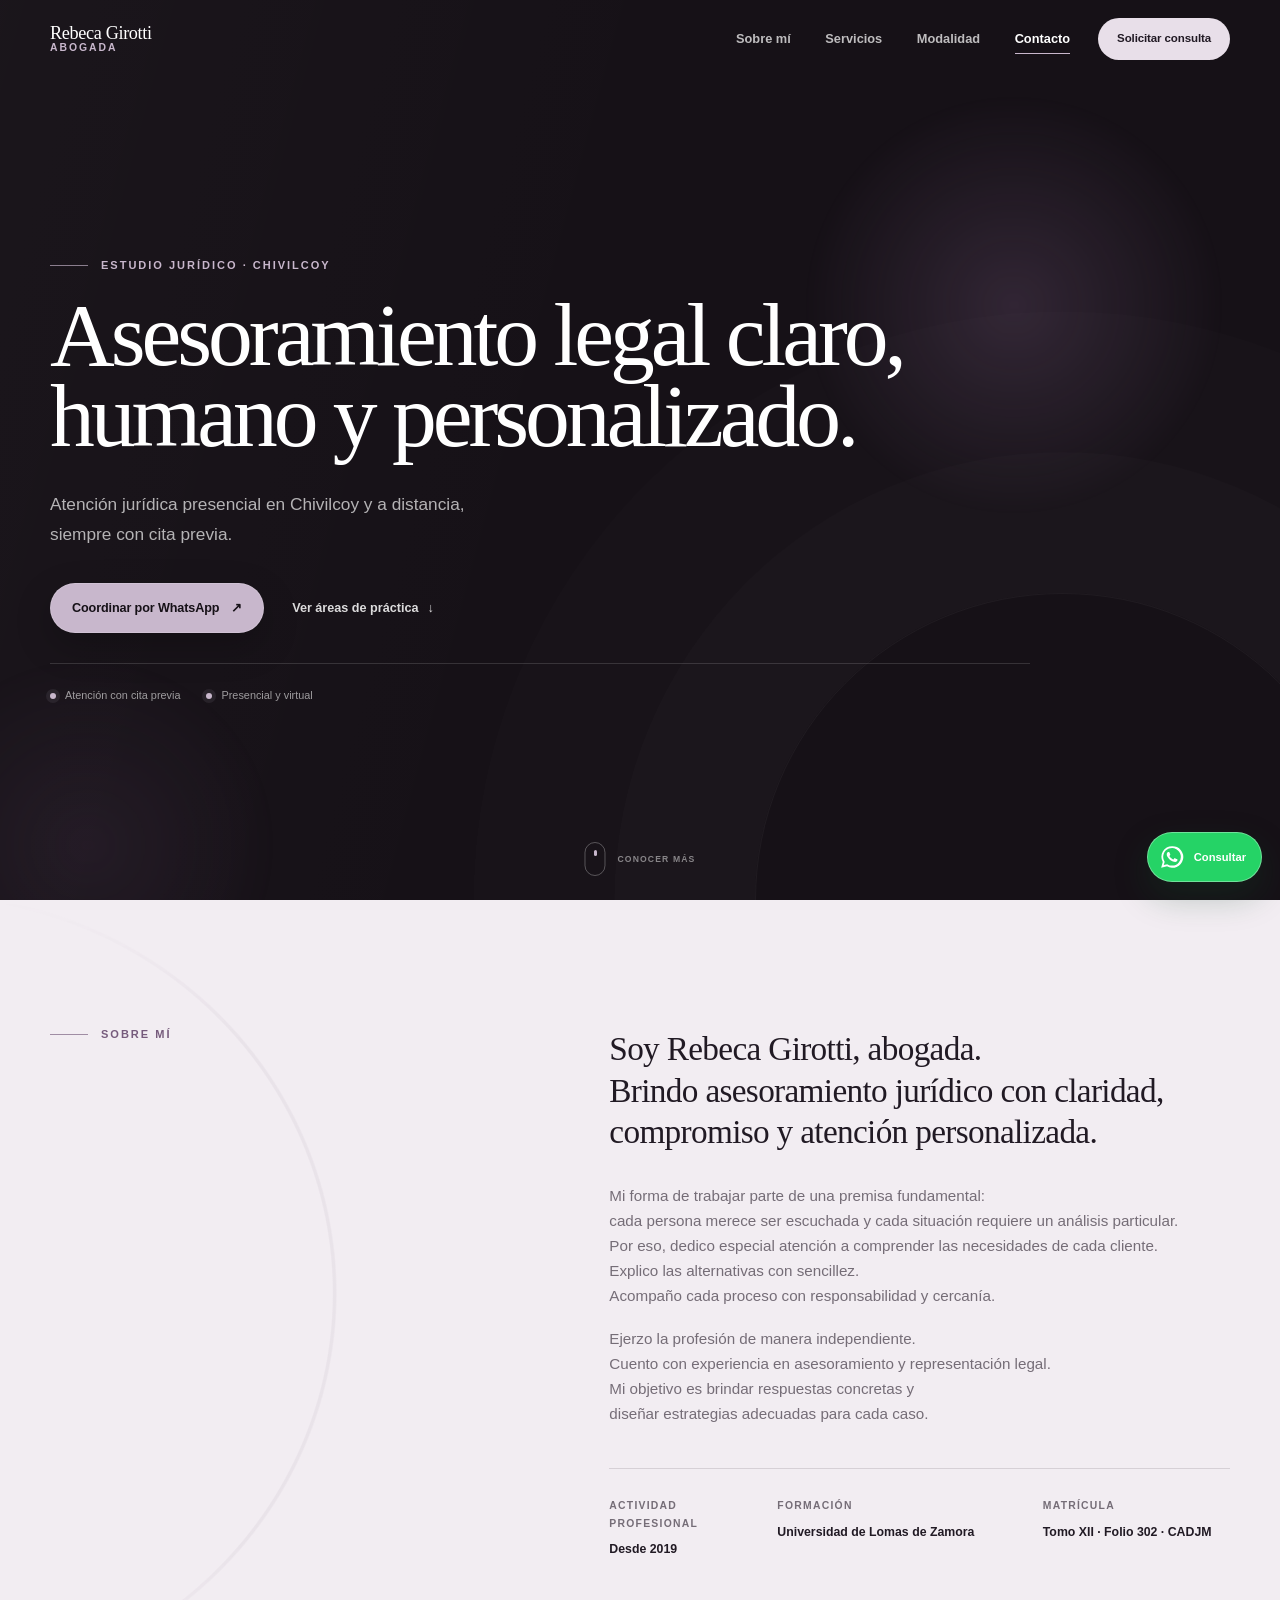
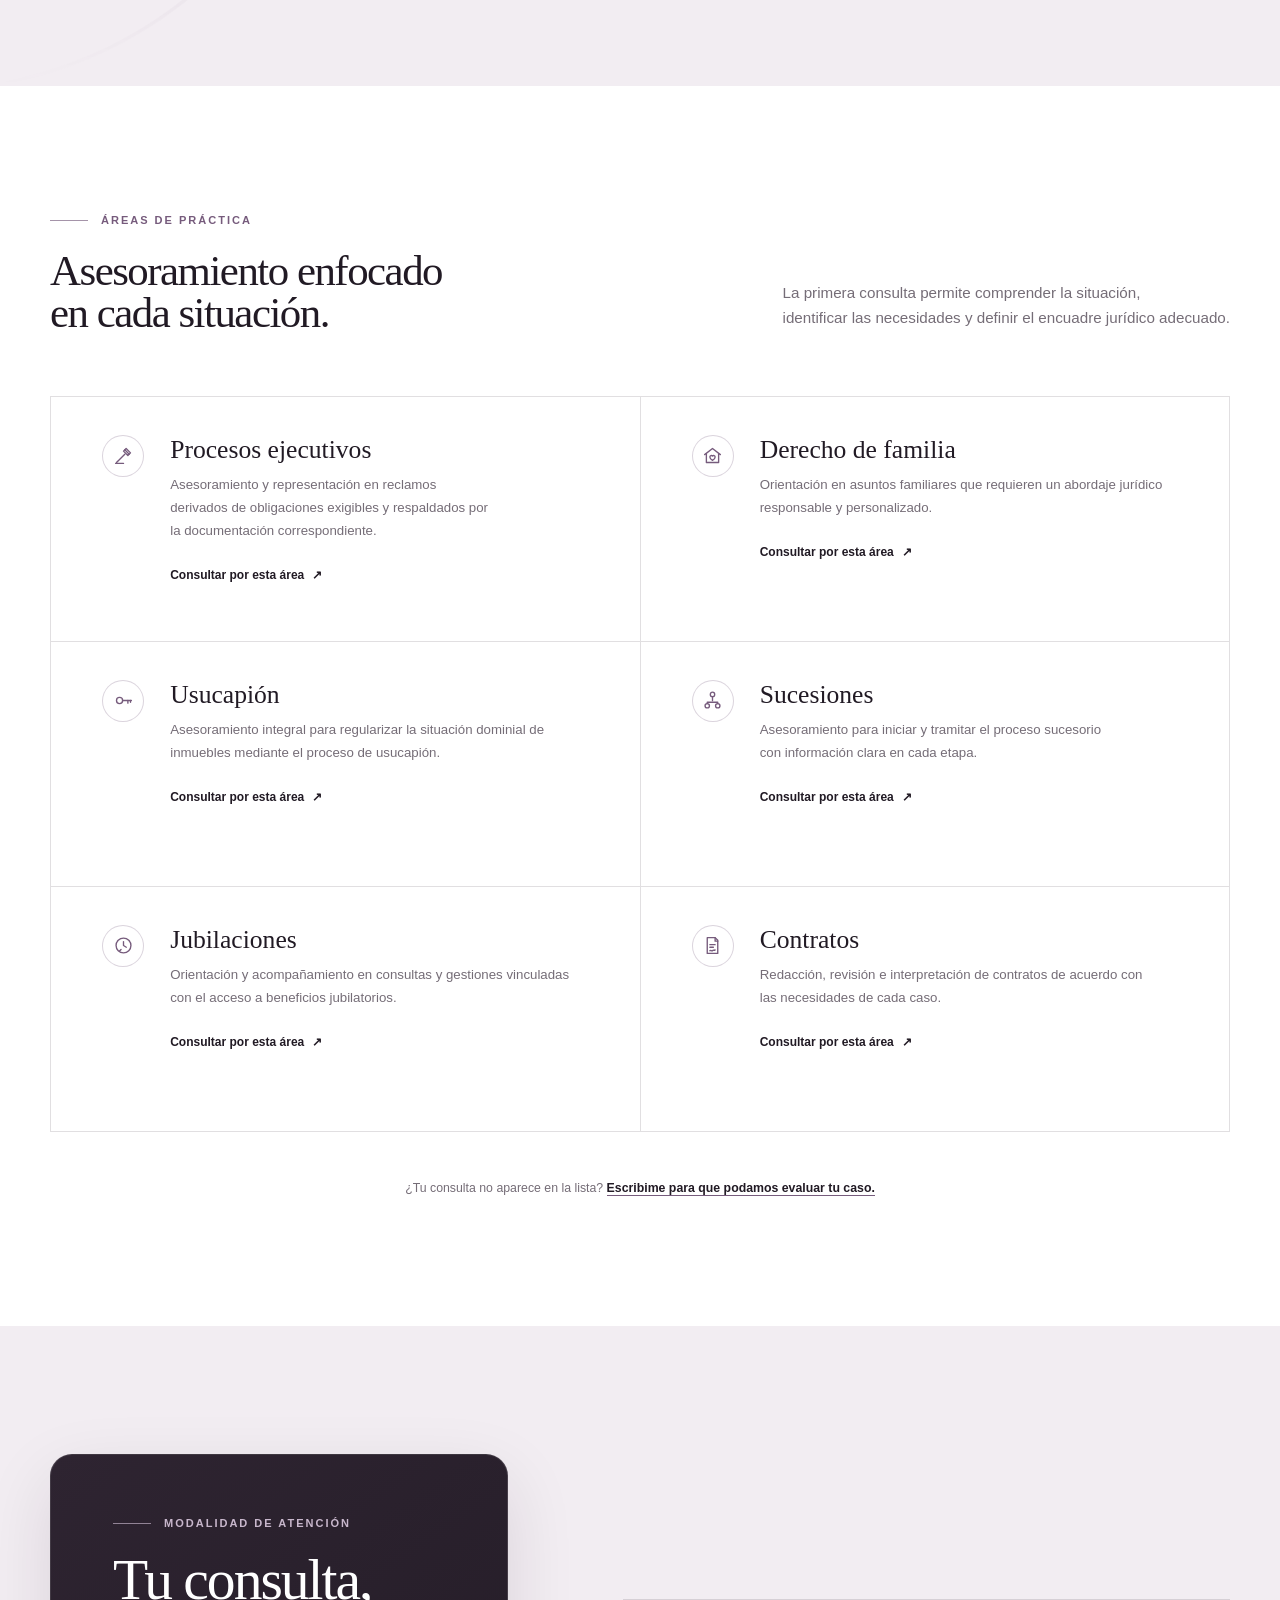
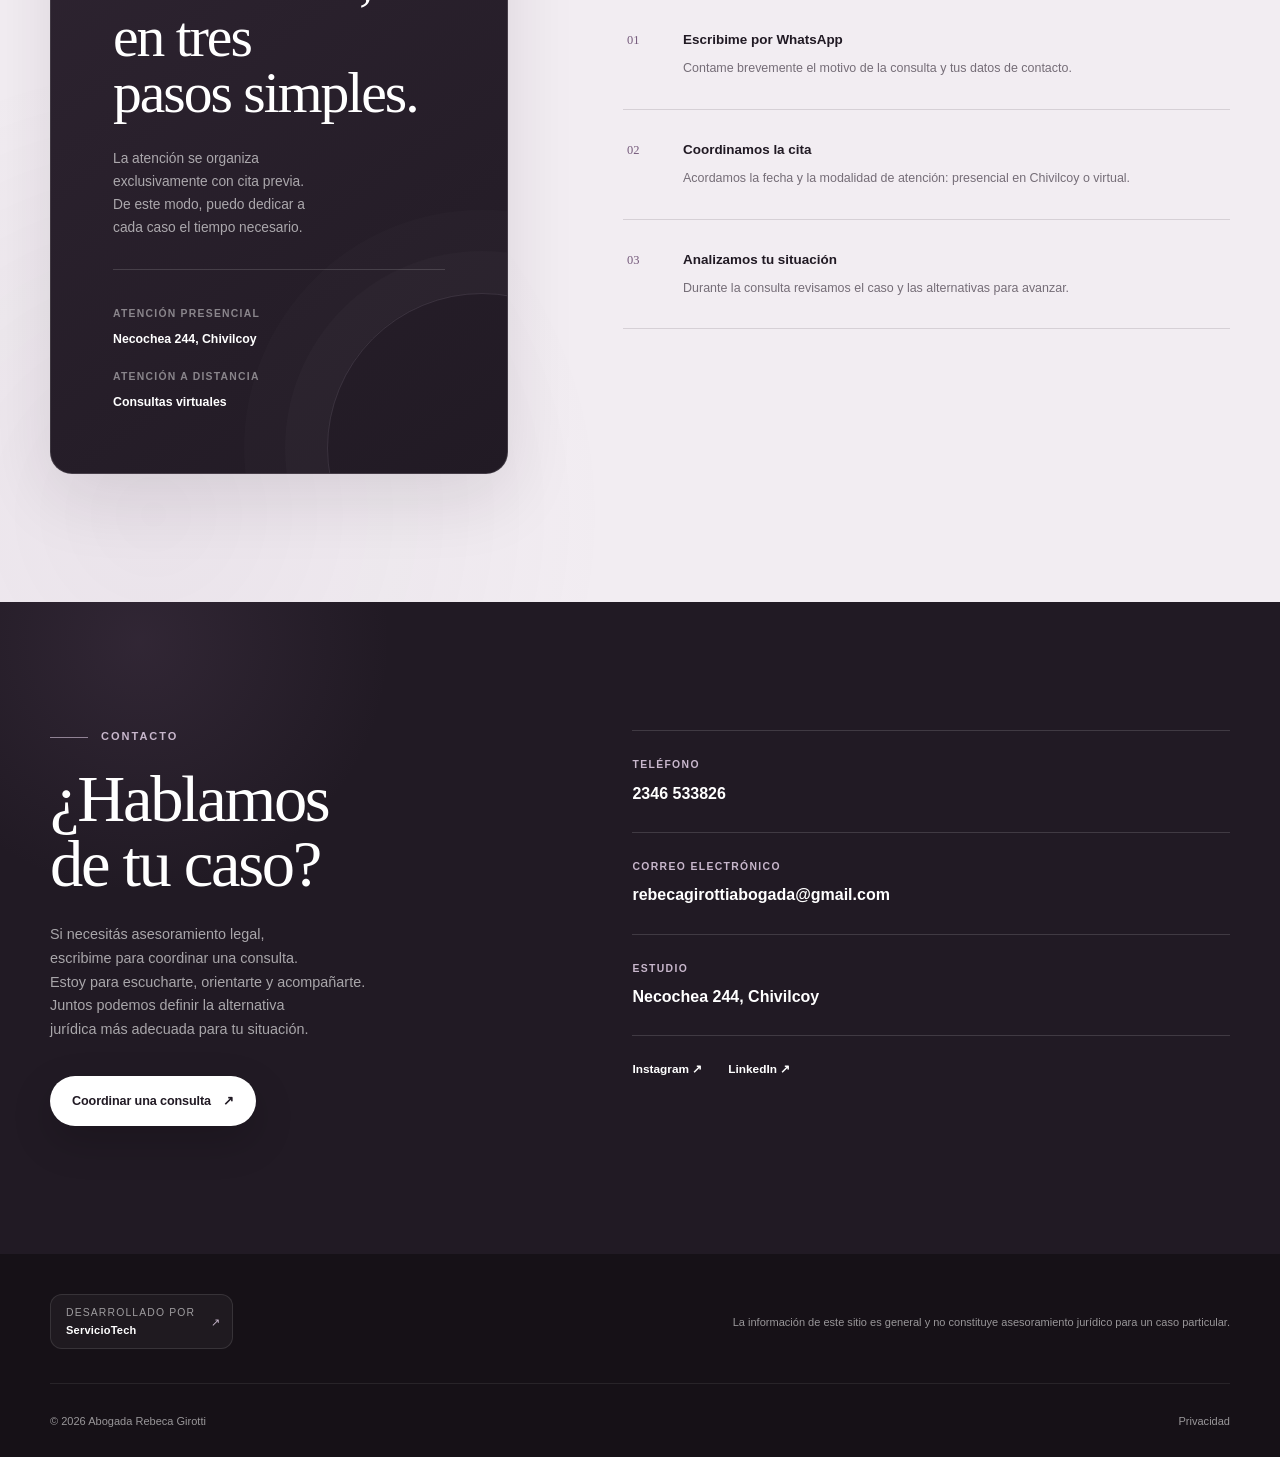
==== commit 54097df4: "fix: mejorar adaptación, accesibilidad y vista previa social" ====
--- a/index.html
+++ b/index.html
@@ -17,7 +17,14 @@
     <meta property="og:title" content="Asesoramiento legal claro, humano y personalizado">
     <meta property="og:description" content="Atención jurídica presencial en Chivilcoy y a distancia, siempre con cita previa.">
     <meta property="og:url" content="https://www.abogadarebecagirotti.com.ar/">
-    <meta name="twitter:card" content="summary">
+    <meta property="og:image" content="https://www.abogadarebecagirotti.com.ar/assets/images/og-image.png">
+    <meta property="og:image:type" content="image/png">
+    <meta property="og:image:width" content="1200">
+    <meta property="og:image:height" content="630">
+    <meta property="og:image:alt" content="Dra. Rebeca Girotti. Asesoramiento legal claro, humano y personalizado. Chivilcoy.">
+    <meta name="twitter:card" content="summary_large_image">
+    <meta name="twitter:image" content="https://www.abogadarebecagirotti.com.ar/assets/images/og-image.png">
+    <meta name="twitter:image:alt" content="Dra. Rebeca Girotti. Asesoramiento legal claro, humano y personalizado. Chivilcoy.">
 
     <link rel="icon" href="assets/icons/favicon.ico" sizes="any">
     <link rel="icon" type="image/png" sizes="32x32" href="assets/icons/favicon-32x32.png">
@@ -94,7 +101,7 @@
       </div>
     </header>
 
-    <main id="contenido">
+    <main id="contenido" tabindex="-1">
       <section class="hero" id="inicio" aria-labelledby="hero-title">
         <div class="hero-glow hero-glow-one" aria-hidden="true"></div>
         <div class="hero-glow hero-glow-two" aria-hidden="true"></div>
--- a/css/styles.css
+++ b/css/styles.css
@@ -79,6 +79,11 @@
   overflow: hidden;
 }
 
+body.menu-open .site-header.is-scrolled {
+  -webkit-backdrop-filter: none;
+  backdrop-filter: none;
+}
+
 ::selection {
   color: var(--white);
   background: var(--plum);
@@ -329,7 +334,7 @@
 
 .brand-role {
   color: var(--lavender);
-  font-size: 0.46rem;
+  font-size: 0.65rem;
   font-weight: 740;
   letter-spacing: 0.19em;
   text-transform: uppercase;
@@ -346,7 +351,7 @@
   position: relative;
   padding: 10px 0;
   color: rgba(255, 255, 255, 0.72);
-  font-size: 0.7rem;
+  font-size: 0.8rem;
   font-weight: 650;
   transition: color 250ms ease;
 }
@@ -420,14 +425,20 @@
   z-index: 101;
   inset: 0;
   display: grid;
+  width: 100%;
+  height: 100vh;
+  height: 100dvh;
   visibility: hidden;
   align-content: center;
+  overflow-y: auto;
+  overscroll-behavior: contain;
   padding: calc(var(--header-height) + 38px) 28px 36px;
   color: var(--white);
   background:
     radial-gradient(circle at 92% 88%, rgba(118, 91, 124, 0.42), transparent 32%),
     var(--ink-deep);
   opacity: 0;
+  -webkit-overflow-scrolling: touch;
   transition: visibility 0s linear 500ms, opacity 500ms var(--ease-soft);
 }
 
@@ -725,7 +736,7 @@
 .process-card dt {
   margin-bottom: 8px;
   color: var(--muted);
-  font-size: 0.56rem;
+  font-size: 0.65rem;
   font-weight: 760;
   letter-spacing: 0.12em;
   text-transform: uppercase;
@@ -861,7 +872,7 @@
   display: inline-flex;
   align-items: center;
   gap: 8px;
-  font-size: 0.67rem;
+  font-size: 0.75rem;
   font-weight: 760;
 }
 
@@ -914,7 +925,7 @@
 
 .process-grid {
   display: grid;
-  grid-template-columns: minmax(320px, 0.86fr) minmax(440px, 1.14fr);
+  grid-template-columns: minmax(320px, 0.86fr) minmax(0, 1.14fr);
   align-items: center;
   gap: clamp(60px, 9vw, 140px);
 }
@@ -1094,7 +1105,7 @@
 
 .contact-list span:not(.social-links span) {
   color: var(--lavender);
-  font-size: 0.53rem;
+  font-size: 0.65rem;
   font-weight: 760;
   letter-spacing: 0.13em;
   text-transform: uppercase;
@@ -1189,7 +1200,7 @@
 
 .servicetech-credit span {
   grid-row: 1;
-  font-size: 0.48rem;
+  font-size: 0.65rem;
   letter-spacing: 0.11em;
   text-transform: uppercase;
 }
@@ -1403,6 +1414,12 @@
 
 }
 
+@media (max-width: 1050px) and (max-height: 700px) {
+  .mobile-menu {
+    align-content: start;
+  }
+}
+
 @media (min-width: 821px) {
   .services .section-heading h2 {
     max-width: none;
@@ -1597,7 +1614,7 @@
 
   .credentials dt,
   .process-card dt {
-    font-size: 0.59rem;
+    font-size: 0.65rem;
   }
 
   .credentials dd,
@@ -1751,7 +1768,7 @@
   }
 
   .contact-list span:not(.social-links span) {
-    font-size: 0.62rem;
+    font-size: 0.65rem;
   }
 
   .contact-list a,
@@ -1806,7 +1823,7 @@
   }
 
   .servicetech-credit span {
-    font-size: 0.56rem;
+    font-size: 0.65rem;
   }
 
   .servicetech-credit strong {
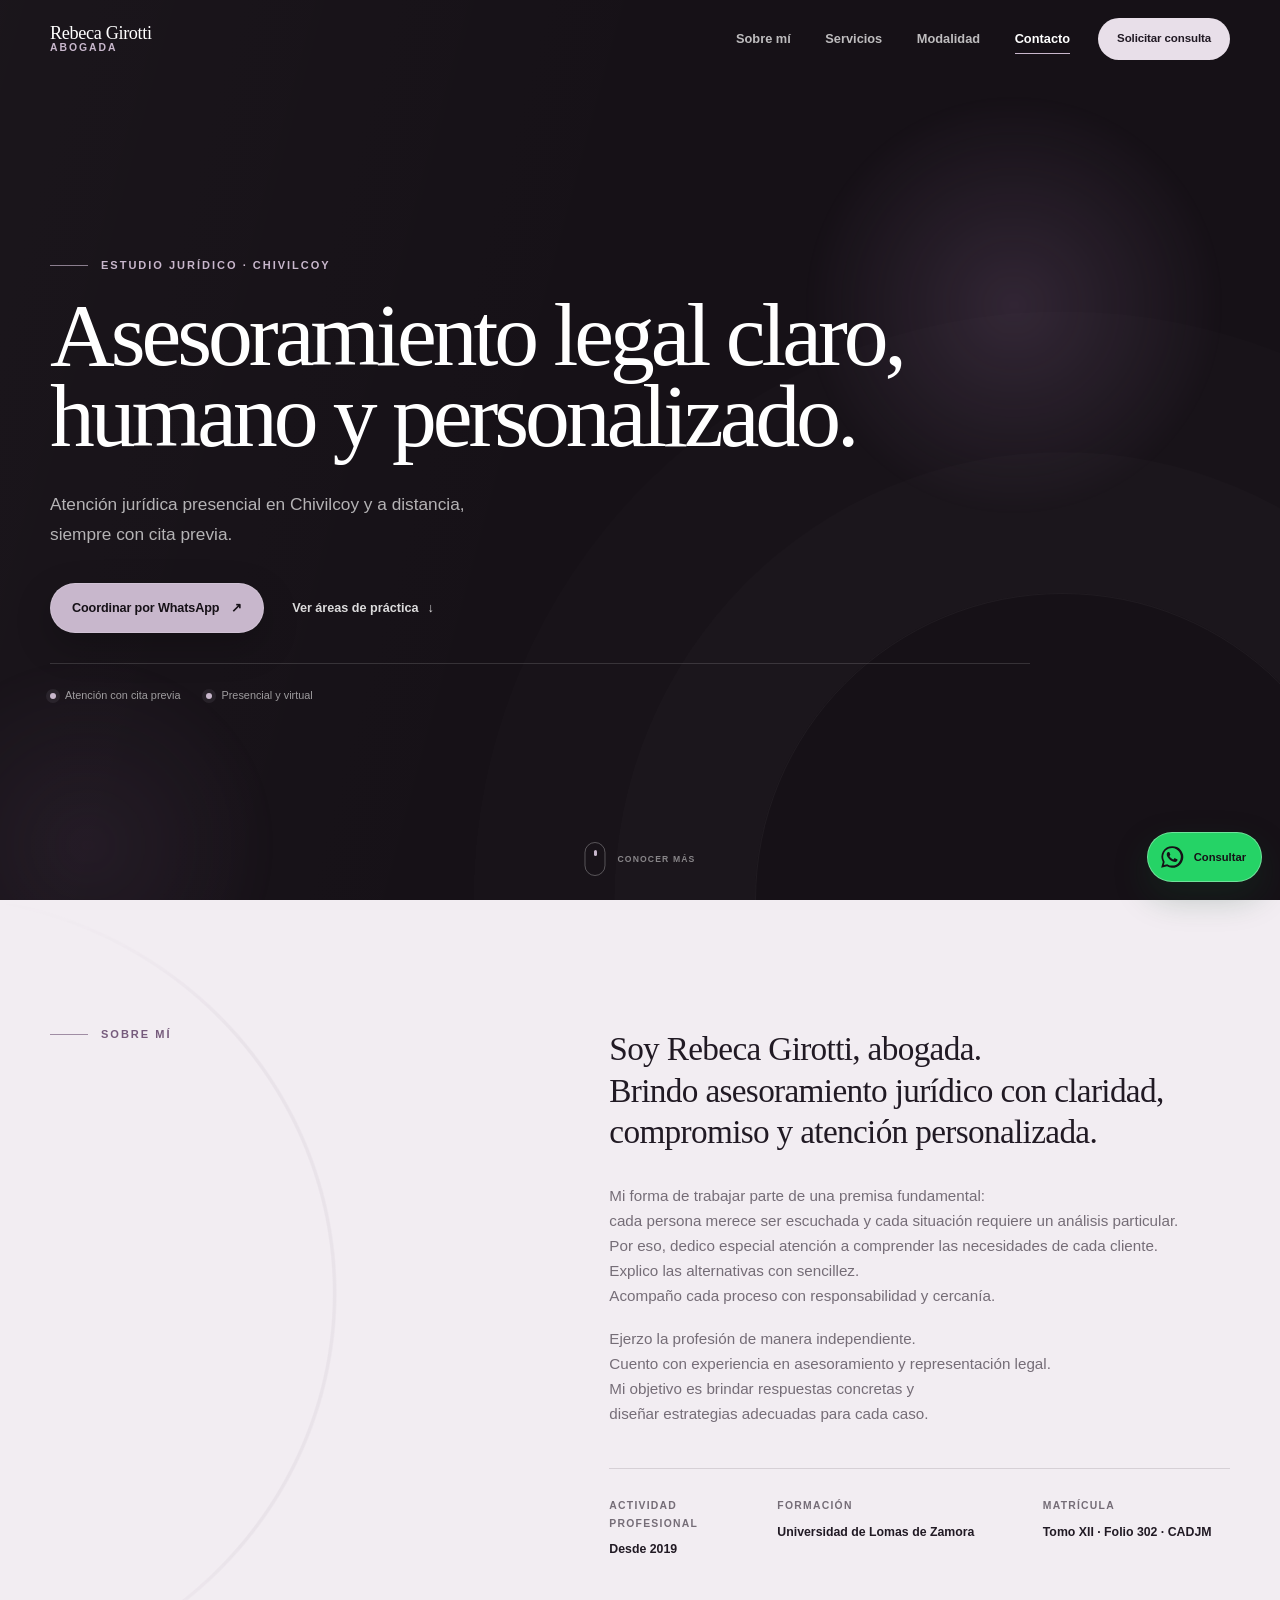
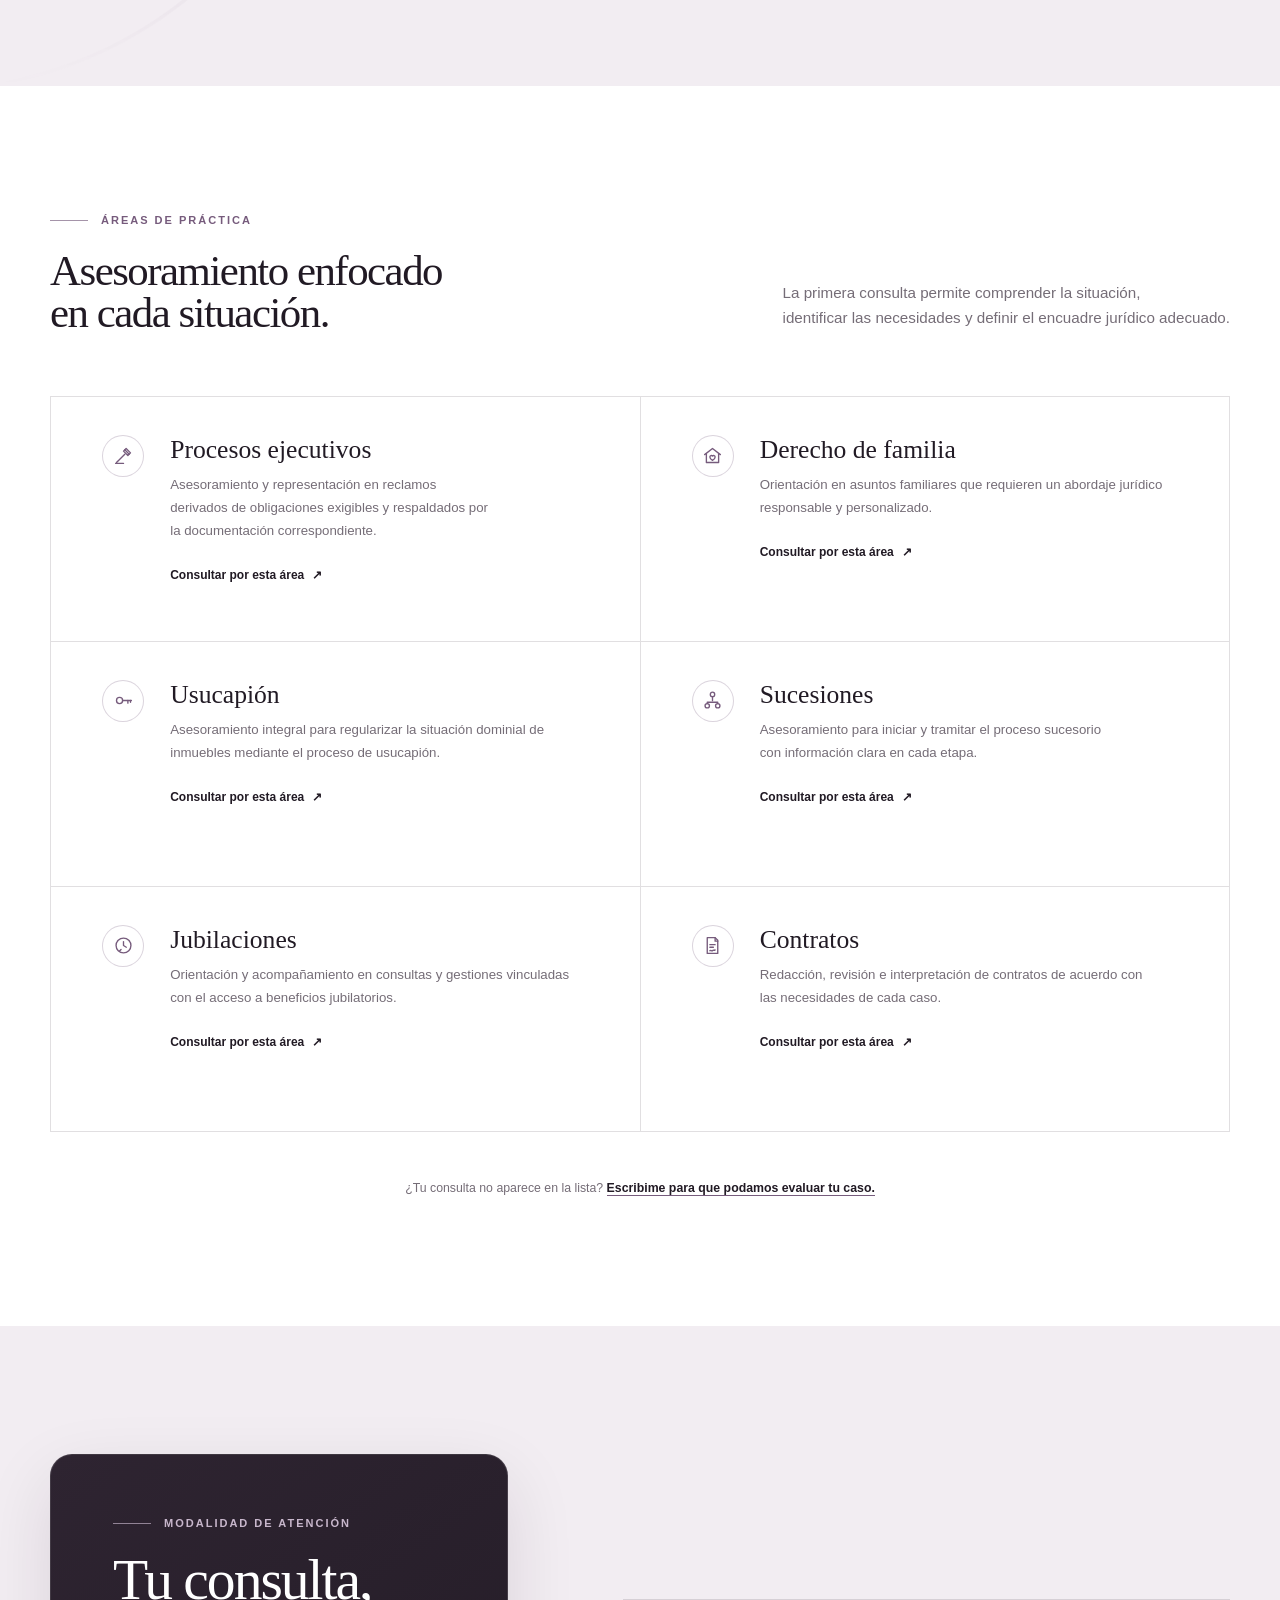
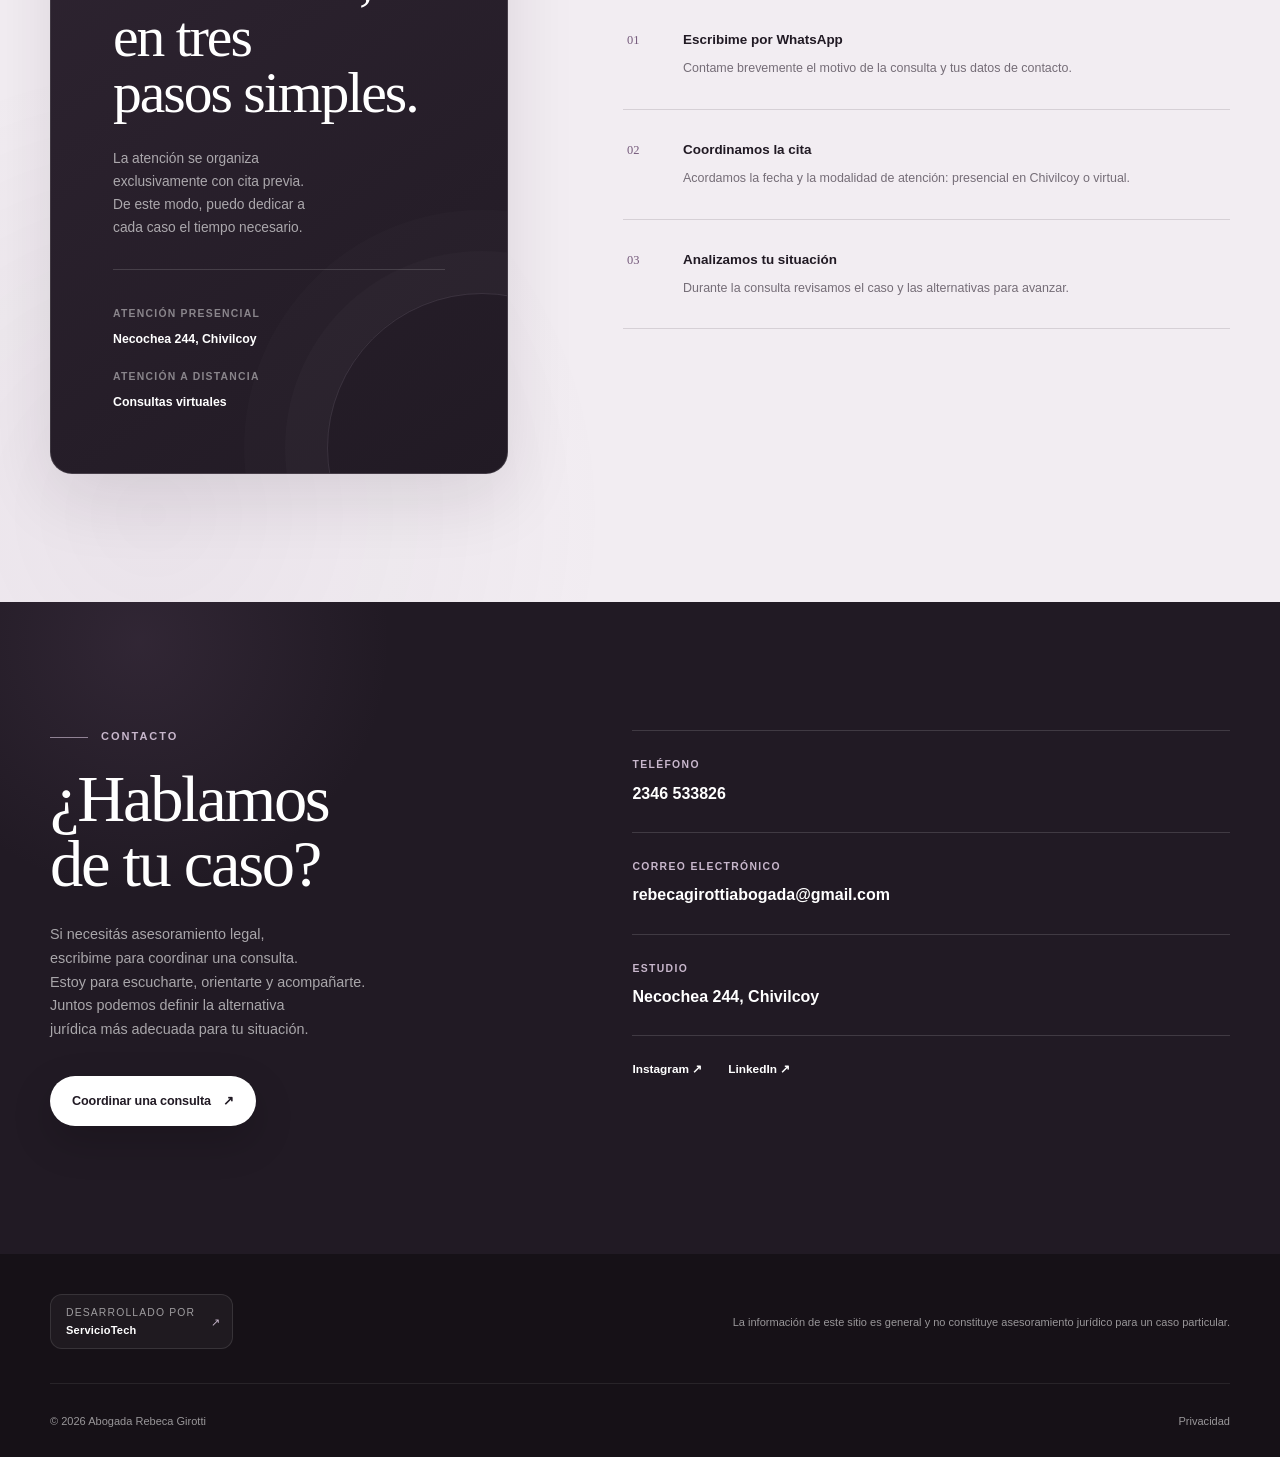
==== commit 46a2e579: "Limpia recursos redundantes y mejora la navegación con teclado" ====
--- a/index.html
+++ b/index.html
@@ -26,7 +26,7 @@
     <meta name="twitter:image" content="https://www.abogadarebecagirotti.com.ar/assets/images/og-image.png">
     <meta name="twitter:image:alt" content="Dra. Rebeca Girotti. Asesoramiento legal claro, humano y personalizado. Chivilcoy.">
 
-    <link rel="icon" href="assets/icons/favicon.ico" sizes="any">
+    <link rel="icon" href="favicon.ico" sizes="any">
     <link rel="icon" type="image/png" sizes="32x32" href="assets/icons/favicon-32x32.png">
     <link rel="icon" type="image/png" sizes="16x16" href="assets/icons/favicon-16x16.png">
     <link rel="apple-touch-icon" href="assets/icons/apple-touch-icon.png">
@@ -87,7 +87,7 @@
         </button>
       </div>
 
-      <div class="mobile-menu" id="mobile-menu" data-mobile-menu aria-hidden="true">
+      <div class="mobile-menu" id="mobile-menu" data-mobile-menu inert aria-hidden="true">
         <nav aria-label="Navegación móvil">
           <a href="#estudio" data-menu-link><span>01</span>Sobre mí</a>
           <a href="#servicios" data-menu-link><span>02</span>Servicios</a>
@@ -352,7 +352,7 @@
 
     <footer class="site-footer">
       <div class="container footer-main">
-        <a class="servicetech-credit" href="https://tomasgenaro.github.io/ServicioTechWeb/" target="_blank" rel="noopener noreferrer">
+        <a class="servicetech-credit" href="https://www.serviciotech.com.ar/" target="_blank" rel="noopener noreferrer">
           <span>Desarrollado por</span>
           <strong>ServicioTech</strong>
           <i aria-hidden="true">↗</i>
--- a/css/styles.css
+++ b/css/styles.css
@@ -1,7 +1,6 @@
 :root {
   --ink: #211a24;
   --ink-deep: #161117;
-  --ink-soft: #302632;
   --paper: #f8f5f8;
   --paper-warm: #f2edf2;
   --white: #ffffff;
@@ -17,9 +16,7 @@
   --font-sans: Inter, ui-sans-serif, -apple-system, BlinkMacSystemFont, "Segoe UI", sans-serif;
   --container: 1180px;
   --header-height: 78px;
-  --radius-sm: 12px;
   --radius-md: 22px;
-  --radius-lg: 32px;
   --shadow-soft: 0 24px 70px rgba(32, 22, 35, 0.11);
   --shadow-card: 0 18px 46px rgba(32, 22, 35, 0.08);
   --ease-out: cubic-bezier(0.22, 1, 0.36, 1);
@@ -1243,7 +1240,7 @@
   align-items: center;
   gap: 9px;
   padding: 9px 15px 9px 11px;
-  color: var(--white);
+  color: var(--ink-deep);
   background: var(--whatsapp);
   border: 1px solid rgba(255, 255, 255, 0.34);
   border-radius: 999px;
@@ -1392,7 +1389,7 @@
     display: none;
   }
 
-  .menu-toggle {
+  .js .menu-toggle {
     position: relative;
     display: block;
   }
@@ -1897,6 +1894,12 @@
 }
 
 @media print {
+  .js [data-reveal] {
+    opacity: 1;
+    transform: none;
+    transition: none;
+  }
+
   .site-header,
   .hero-scroll,
   .whatsapp-float,
